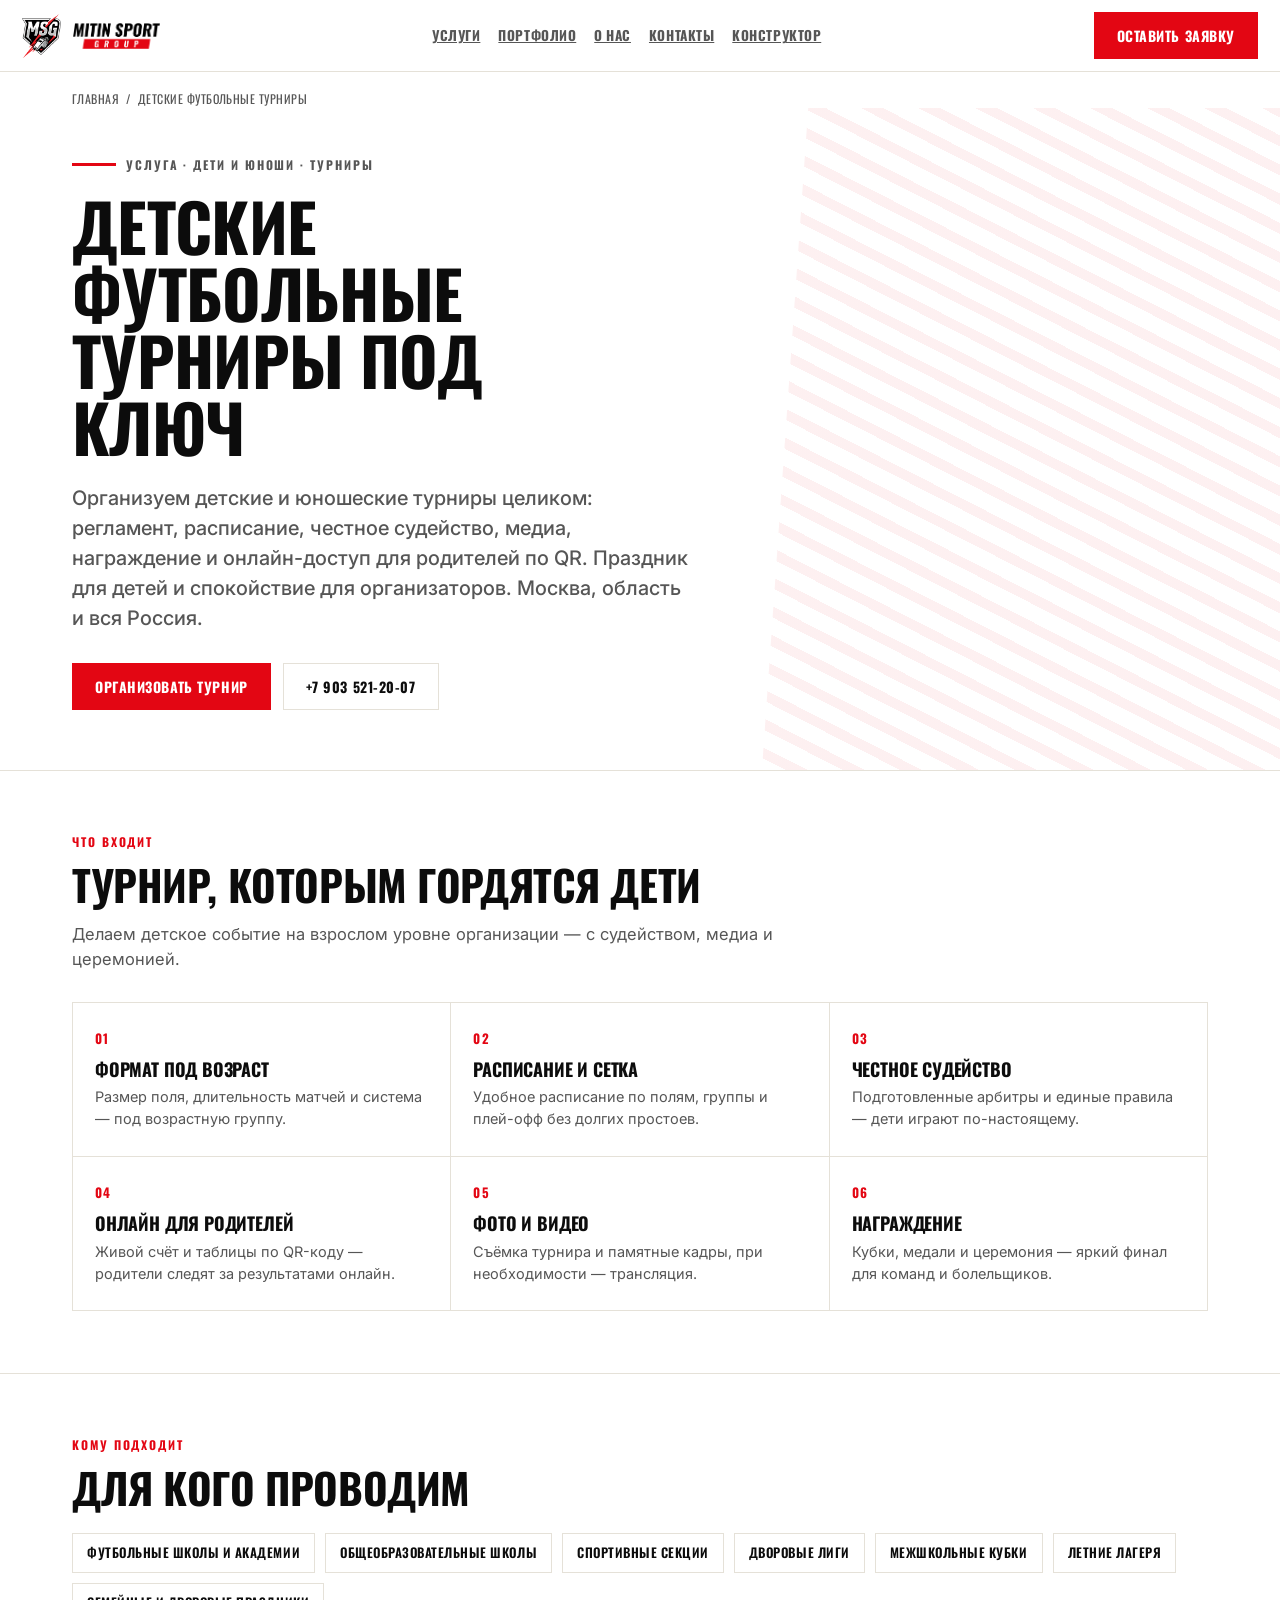
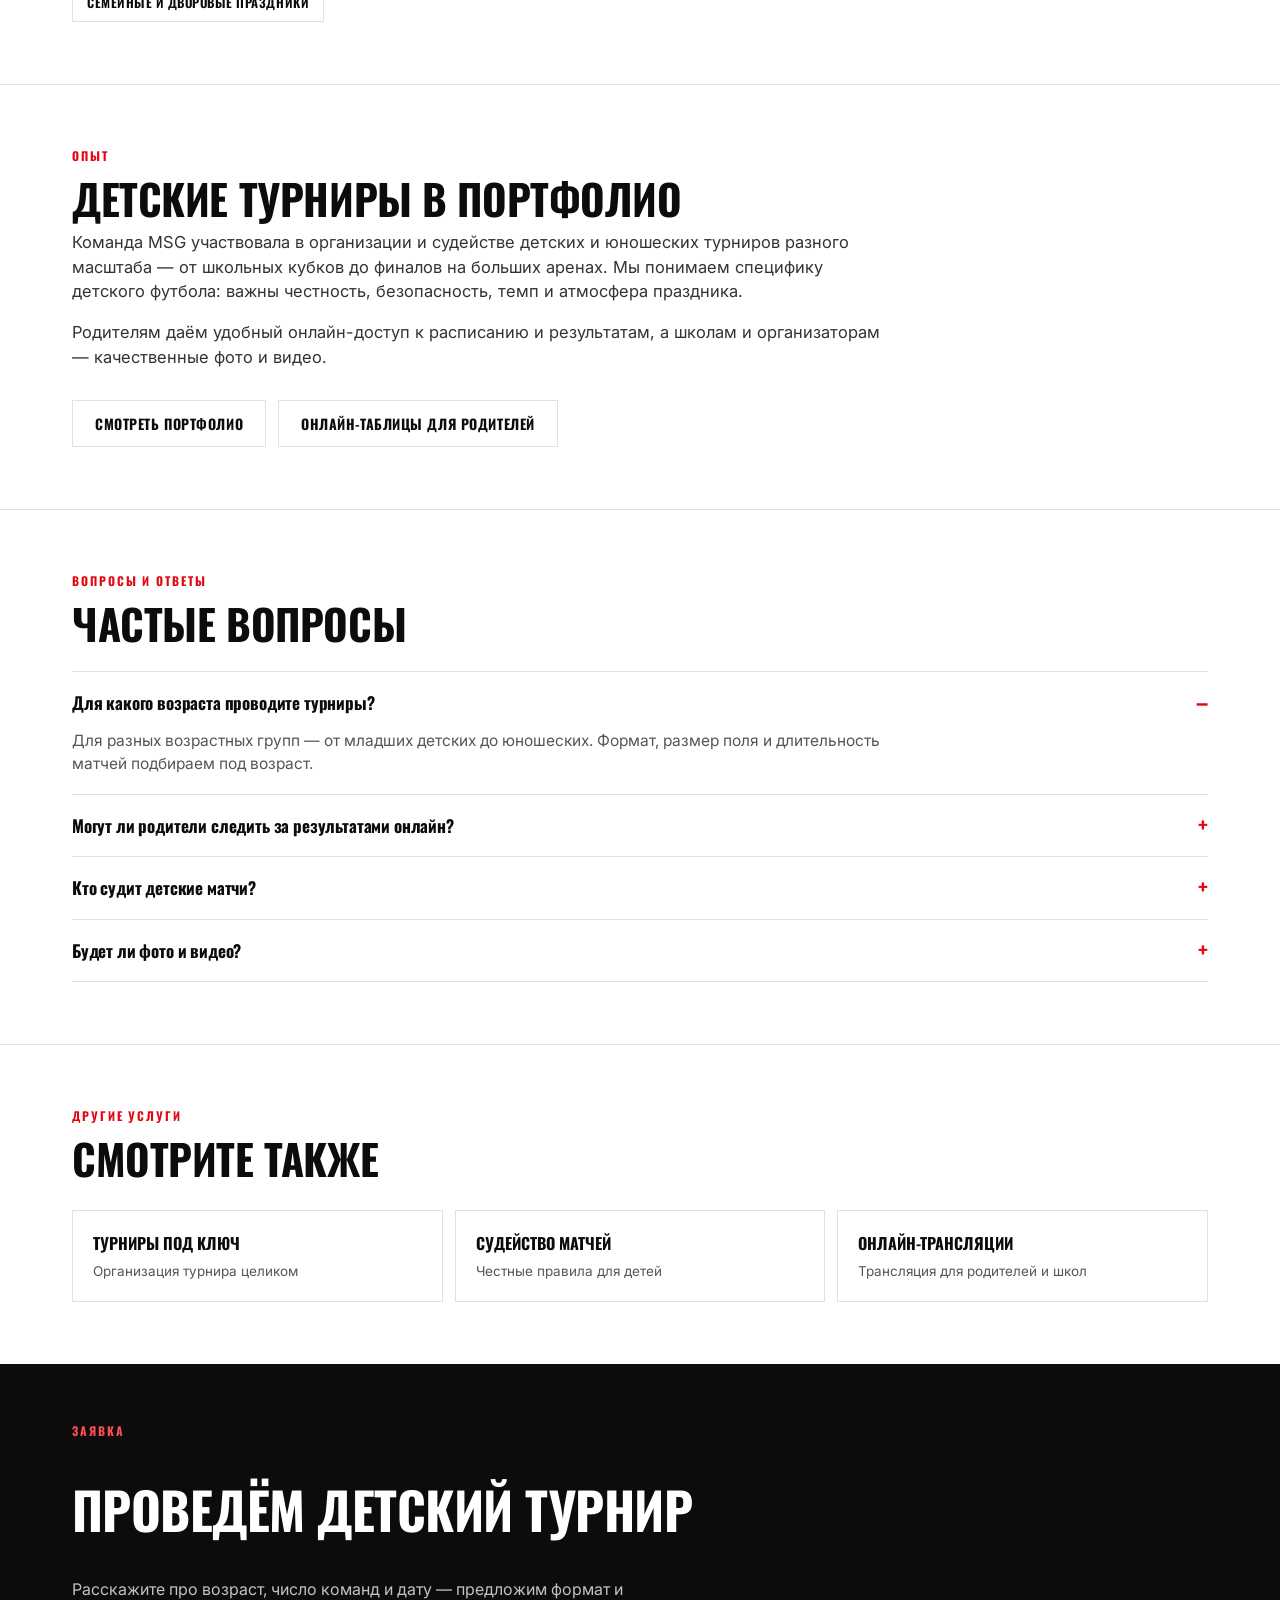
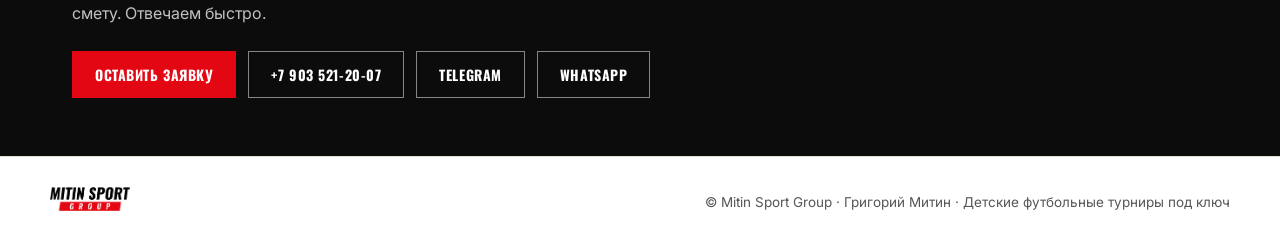
==== detskie-futbolnye-turniry/index.html @ bb6b6aab "SEO: 6 more service landing pages + shared inner.css + homepage internal links + sitemap" ====
<!DOCTYPE html>
<html lang="ru">
<head>
  <meta charset="UTF-8" />
  <meta name="viewport" content="width=device-width, initial-scale=1.0" />
  <!-- Yandex.Metrika counter -->
  <script type="text/javascript">
    (function(m,e,t,r,i,k,a){m[i]=m[i]||function(){(m[i].a=m[i].a||[]).push(arguments)};
    m[i].l=1*new Date();
    for (var j = 0; j < document.scripts.length; j++) {if (document.scripts[j].src === r) { return; }}
    k=e.createElement(t),a=e.getElementsByTagName(t)[0],k.async=1,k.src=r,a.parentNode.insertBefore(k,a)})
    (window, document, "script", "https://mc.yandex.ru/metrika/tag.js?id=110599203", "ym");
    ym(110599203, "init", { ssr:true, clickmap:true, trackLinks:true, accurateTrackBounce:true, ecommerce:"dataLayer" });
  </script>
  <noscript><div><img src="https://mc.yandex.ru/watch/110599203" style="position:absolute; left:-9999px;" alt="" /></div></noscript>
  <!-- /Yandex.Metrika counter -->
  <title>Детские футбольные турниры под ключ — организация и судейство | Mitin Sport Group</title>
  <meta name="description" content="Организация детских и юношеских футбольных турниров под ключ: регламент, расписание, судейство, медиа, награждение и онлайн-доступ для родителей по QR. Москва, область и вся Россия." />
  <meta name="robots" content="index, follow" />
  <link rel="canonical" href="https://mitinsport.ru/detskie-futbolnye-turniry/" />
  <meta property="og:title" content="Детские футбольные турниры под ключ — Mitin Sport Group" />
  <meta property="og:description" content="Организация детских и юношеских турниров: судейство, медиа, награждение и онлайн-таблицы для родителей по ссылке или QR-коду." />
  <meta property="og:type" content="website" />
  <meta property="og:url" content="https://mitinsport.ru/detskie-futbolnye-turniry/" />
  <meta property="og:site_name" content="Mitin Sport Group" />
  <meta property="og:image" content="https://mitinsport.ru/assets/superheroes-winners.jpg" />
  <meta property="og:locale" content="ru_RU" />
  <meta name="twitter:card" content="summary_large_image" />
  <meta name="theme-color" content="#e30613" />
  <link rel="icon" href="/favicon.ico" sizes="any" />
  <link rel="icon" type="image/png" sizes="32x32" href="/assets/favicon-32.png" />
  <link rel="apple-touch-icon" href="/assets/apple-touch-icon.png" />
  <script type="application/ld+json">
  {
    "@context": "https://schema.org",
    "@graph": [
      { "@type": "Service", "name": "Организация детских футбольных турниров", "serviceType": "Детские и юношеские турниры", "provider": { "@type": "Organization", "name": "Mitin Sport Group", "url": "https://mitinsport.ru/", "telephone": "+7-903-521-20-07" }, "areaServed": { "@type": "Country", "name": "Россия" }, "url": "https://mitinsport.ru/detskie-futbolnye-turniry/", "description": "Организация детских и юношеских футбольных турниров под ключ: регламент, судейство, медиа, награждение и онлайн-доступ для родителей." },
      { "@type": "BreadcrumbList", "itemListElement": [ { "@type": "ListItem", "position": 1, "name": "Главная", "item": "https://mitinsport.ru/" }, { "@type": "ListItem", "position": 2, "name": "Детские футбольные турниры", "item": "https://mitinsport.ru/detskie-futbolnye-turniry/" } ] },
      { "@type": "FAQPage", "mainEntity": [
        { "@type": "Question", "name": "Для какого возраста проводите турниры?", "acceptedAnswer": { "@type": "Answer", "text": "Организуем турниры для разных возрастных групп — от младших детских до юношеских. Формат, размер поля и длительность матчей подбираем под возраст участников." } },
        { "@type": "Question", "name": "Могут ли родители следить за результатами онлайн?", "acceptedAnswer": { "@type": "Answer", "text": "Да. Через Конструктор турниров родители видят расписание, живой счёт и таблицы онлайн — по ссылке или QR-коду, без установки приложений." } },
        { "@type": "Question", "name": "Кто судит детские матчи?", "acceptedAnswer": { "@type": "Answer", "text": "Судейство обеспечивают подготовленные арбитры. Направление курирует Григорий Митин — действующий судья всероссийской категории, поэтому дети играют по честным правилам." } },
        { "@type": "Question", "name": "Будет ли фото и видео с турнира?", "acceptedAnswer": { "@type": "Answer", "text": "Да, организуем фото- и видеосъёмку, при необходимости — трансляцию. Родители и школы получают качественный контент и памятные кадры." } }
      ] }
    ]
  }
  </script>
  <link rel="preconnect" href="https://fonts.googleapis.com" />
  <link rel="preconnect" href="https://fonts.gstatic.com" crossorigin />
  <link href="https://fonts.googleapis.com/css2?family=Oswald:wght@500;600;700&family=Inter:wght@400;500;600;700&display=swap" rel="stylesheet" />
  <link rel="stylesheet" href="/assets/inner.css" />
</head>
<body>
  <header class="site-header">
    <div class="nav">
      <a class="brand" href="/"><img class="em" src="/assets/logo-emblem.png" alt="" aria-hidden="true" /><img class="wm" src="/assets/logo-msg.png" alt="Mitin Sport Group" /></a>
      <nav class="nav-links"><a href="/#services">Услуги</a><a href="/#portfolio">Портфолио</a><a href="/#about">О нас</a><a href="/#contact">Контакты</a><a href="https://mitinsport.ru/constructor/" target="_blank" rel="noopener">Конструктор</a></nav>
      <a class="btn btn-red" href="/#contact">Оставить заявку</a>
    </div>
  </header>

  <main>
    <div class="wrap"><nav class="crumbs" aria-label="Хлебные крошки"><a href="/">Главная</a> &nbsp;/&nbsp; Детские футбольные турниры</nav></div>

    <section class="hero">
      <div class="wrap">
        <div class="eyebrow">Услуга · Дети и юноши · Турниры</div>
        <h1>Детские футбольные турниры под ключ</h1>
        <p class="lead">Организуем детские и юношеские турниры целиком: регламент, расписание, честное судейство, медиа, награждение и онлайн-доступ для родителей по QR. Праздник для детей и спокойствие для организаторов. Москва, область и вся Россия.</p>
        <div class="hero-actions">
          <a class="btn btn-red" href="/#contact">Организовать турнир</a>
          <a class="btn btn-ghost" href="tel:+79035212007">+7 903 521-20-07</a>
        </div>
      </div>
    </section>

    <section class="block">
      <div class="wrap">
        <div class="kick">Что входит</div>
        <h2>Турнир, которым гордятся дети</h2>
        <p>Делаем детское событие на взрослом уровне организации — с судейством, медиа и церемонией.</p>
        <div class="grid">
          <div class="cell"><div class="n">01</div><h3>Формат под возраст</h3><p>Размер поля, длительность матчей и система — под возрастную группу.</p></div>
          <div class="cell"><div class="n">02</div><h3>Расписание и сетка</h3><p>Удобное расписание по полям, группы и плей-офф без долгих простоев.</p></div>
          <div class="cell"><div class="n">03</div><h3>Честное судейство</h3><p>Подготовленные арбитры и единые правила — дети играют по-настоящему.</p></div>
          <div class="cell"><div class="n">04</div><h3>Онлайн для родителей</h3><p>Живой счёт и таблицы по QR-коду — родители следят за результатами онлайн.</p></div>
          <div class="cell"><div class="n">05</div><h3>Фото и видео</h3><p>Съёмка турнира и памятные кадры, при необходимости — трансляция.</p></div>
          <div class="cell"><div class="n">06</div><h3>Награждение</h3><p>Кубки, медали и церемония — яркий финал для команд и болельщиков.</p></div>
        </div>
      </div>
    </section>

    <section class="block">
      <div class="wrap">
        <div class="kick">Кому подходит</div>
        <h2>Для кого проводим</h2>
        <div class="tags"><span>Футбольные школы и академии</span><span>Общеобразовательные школы</span><span>Спортивные секции</span><span>Дворовые лиги</span><span>Межшкольные кубки</span><span>Летние лагеря</span><span>Семейные и дворовые праздники</span></div>
      </div>
    </section>

    <section class="block">
      <div class="wrap">
        <div class="kick">Опыт</div>
        <h2>Детские турниры в портфолио</h2>
        <div class="prose">
          <p>Команда MSG участвовала в организации и судействе детских и юношеских турниров разного масштаба — от школьных кубков до финалов на больших аренах. Мы понимаем специфику детского футбола: важны честность, безопасность, темп и атмосфера праздника.</p>
          <p>Родителям даём удобный онлайн-доступ к расписанию и результатам, а школам и организаторам — качественные фото и видео.</p>
        </div>
        <div class="hero-actions"><a class="btn btn-ghost" href="/#portfolio">Смотреть портфолио</a><a class="btn btn-ghost" href="https://mitinsport.ru/constructor/" target="_blank" rel="noopener">Онлайн-таблицы для родителей</a></div>
      </div>
    </section>

    <section class="block">
      <div class="wrap">
        <div class="kick">Вопросы и ответы</div>
        <h2>Частые вопросы</h2>
        <div class="faq">
          <details open><summary>Для какого возраста проводите турниры?</summary><p>Для разных возрастных групп — от младших детских до юношеских. Формат, размер поля и длительность матчей подбираем под возраст.</p></details>
          <details><summary>Могут ли родители следить за результатами онлайн?</summary><p>Да, через Конструктор турниров — расписание, живой счёт и таблицы по ссылке или QR-коду, без установки приложений.</p></details>
          <details><summary>Кто судит детские матчи?</summary><p>Подготовленные арбитры под кураторством Григория Митина — действующего судьи всероссийской категории.</p></details>
          <details><summary>Будет ли фото и видео?</summary><p>Да, организуем съёмку, при необходимости — трансляцию. Родители и школы получают памятные кадры.</p></details>
        </div>
      </div>
    </section>

    <section class="block">
      <div class="wrap">
        <div class="kick">Другие услуги</div>
        <h2>Смотрите также</h2>
        <div class="related">
          <a href="/organizaciya-futbolnyh-turnirov/"><b>Турниры под ключ</b><span>Организация турнира целиком</span></a>
          <a href="/sudeystvo-futbolnyh-matchey/"><b>Судейство матчей</b><span>Честные правила для детей</span></a>
          <a href="/translyacii-matchey/"><b>Онлайн-трансляции</b><span>Трансляция для родителей и школ</span></a>
        </div>
      </div>
    </section>

    <section class="cta">
      <div class="wrap">
        <div class="kick" style="color:#ff4d57">Заявка</div>
        <h2>Проведём детский турнир</h2>
        <p>Расскажите про возраст, число команд и дату — предложим формат и смету. Отвечаем быстро.</p>
        <div class="cta-row">
          <a class="btn btn-red" href="/#contact">Оставить заявку</a>
          <a class="btn btn-ghost" href="tel:+79035212007">+7 903 521-20-07</a>
          <a class="btn btn-ghost" href="https://t.me/mitinref" target="_blank" rel="noopener">Telegram</a>
          <a class="btn btn-ghost" href="https://wa.me/79035212007" target="_blank" rel="noopener">WhatsApp</a>
        </div>
      </div>
    </section>
  </main>

  <footer><div class="in"><a href="/"><img src="/assets/logo-msg.png" alt="Mitin Sport Group" /></a><span>© Mitin Sport Group · Григорий Митин · Детские футбольные турниры под ключ</span></div></footer>

  <script>
    (function () {
      var ID = 110599203;
      var goal = function (name) { try { if (typeof ym === 'function') ym(ID, 'reachGoal', name); } catch (e) {} };
      document.addEventListener('click', function (e) {
        var a = e.target.closest && e.target.closest('a'); if (!a) return;
        var href = (a.getAttribute('href') || '').toLowerCase();
        if (href.indexOf('tel:') === 0) goal('call');
        else if (href.indexOf('mailto:') === 0) goal('email');
        else if (href.indexOf('t.me/') > -1) goal('telegram');
        else if (href.indexOf('wa.me/') > -1) goal('whatsapp');
        else if (href.indexOf('/constructor') > -1) goal('constructor');
      }, true);
    })();
  </script>
</body>
</html>
---- assets/inner.css ----
/* Shared styles for MSG inner / SEO service pages (brand-consistent with homepage) */
:root {
  --bg: #ffffff; --paper: #f5f2ec; --ink: #0c0c0c; --muted: #565656;
  --line: #e5e1d8; --red: #e30613; --max: 1180px;
  --font-display: "Oswald", system-ui, sans-serif; --font-ui: "Oswald", system-ui, sans-serif;
  --font-body: "Inter", system-ui, sans-serif;
}
* { box-sizing: border-box; }
html { scroll-behavior: smooth; }
body { margin: 0; background: var(--bg); color: var(--ink); font-family: var(--font-body); line-height: 1.5; }
a { color: inherit; }
.wrap { max-width: var(--max); margin: 0 auto; padding: 0 22px; }
h1, h2, h3 { font-family: var(--font-display); font-weight: 700; text-transform: uppercase; letter-spacing: -.01em; line-height: 1.02; }

/* header */
.site-header { position: sticky; top: 0; z-index: 30; background: rgba(255,255,255,.9); backdrop-filter: blur(14px); border-bottom: 1px solid var(--line); }
.nav { max-width: 1440px; margin: 0 auto; padding: 12px 22px; display: flex; align-items: center; justify-content: space-between; gap: 18px; }
.brand { display: flex; align-items: center; gap: 12px; flex-shrink: 0; }
.brand img.em { height: 44px; width: auto; }
.brand img.wm { height: 26px; width: auto; }
.nav-links { display: flex; align-items: center; gap: 18px; font-family: var(--font-ui); font-size: 13.5px; font-weight: 700; letter-spacing: .04em; text-transform: uppercase; color: var(--muted); }
.nav-links a:hover { color: var(--ink); }
.btn { display: inline-flex; align-items: center; justify-content: center; text-align: center; font-family: var(--font-ui); font-weight: 700; letter-spacing: .04em; text-transform: uppercase; font-size: 14px; padding: 12px 22px; text-decoration: none; border: 1px solid transparent; transition: filter .2s, background .2s, color .2s, border-color .2s; cursor: pointer; }
.btn-red { background: var(--red); color: #fff; }
.btn-red:hover { filter: brightness(1.1); }
.btn-ghost { border-color: var(--line); color: var(--ink); background: transparent; }
.btn-ghost:hover { border-color: var(--ink); background: #faf9f7; }
@media (max-width: 1024px){ .nav-links { display: none; } }

/* breadcrumbs */
.crumbs { font-family: var(--font-ui); font-size: 12px; letter-spacing: .04em; text-transform: uppercase; color: var(--muted); padding: 18px 0 0; }
.crumbs a { color: var(--muted); text-decoration: none; }
.crumbs a:hover { color: var(--red); }

/* hero */
.hero { position: relative; overflow: hidden; padding: 40px 22px 60px; background: var(--bg); }
.hero::after { content:""; position:absolute; top:-40px; right:-60px; width:44%; height:150%; background: repeating-linear-gradient(23deg, var(--red) 0 10px, transparent 10px 26px); opacity:.06; transform: rotate(4deg); pointer-events:none; }
.eyebrow { display: inline-flex; align-items: center; gap: 10px; margin-bottom: 18px; font-family: var(--font-ui); color: var(--muted); font-size: 12px; font-weight: 700; letter-spacing: .16em; text-transform: uppercase; }
.eyebrow::before { content:""; width: 44px; height: 3px; background: var(--red); }
.hero h1 { margin: 0; font-size: clamp(34px, 5.4vw, 66px); max-width: 16ch; }
.hero .lead { max-width: 620px; margin: 22px 0 0; font-size: clamp(16px, 1.7vw, 20px); color: var(--muted); font-weight: 500; }
.hero-actions { display: flex; flex-wrap: wrap; gap: 12px; margin-top: 30px; }

section.block { padding: 62px 0; border-top: 1px solid var(--line); }
.kick { font-family: var(--font-ui); color: var(--red); font-size: 12px; font-weight: 700; letter-spacing: .16em; text-transform: uppercase; margin-bottom: 12px; }
section.block h2 { font-size: clamp(26px, 3.6vw, 42px); margin: 0 0 10px; }
section.block > .wrap > p { max-width: 720px; color: var(--muted); font-size: 16.5px; }
.prose p { max-width: 820px; margin: 0 0 16px; font-size: 16.5px; color: #333; }

.grid { display: grid; grid-template-columns: repeat(3, 1fr); gap: 1px; background: var(--line); border: 1px solid var(--line); margin-top: 30px; }
.grid.two { grid-template-columns: repeat(2, 1fr); }
.grid .cell { background: #fff; padding: 26px 22px; }
.grid .cell .n { font-family: var(--font-ui); font-weight: 700; color: var(--red); font-size: 13px; letter-spacing: .1em; }
.grid .cell h3 { font-size: 18px; margin: 12px 0 8px; }
.grid .cell p { margin: 0; color: var(--muted); font-size: 14.5px; }
@media (max-width: 860px){ .grid, .grid.two { grid-template-columns: 1fr; } }

.steps { display: grid; grid-template-columns: repeat(5, 1fr); gap: 14px; margin-top: 30px; }
.steps.four { grid-template-columns: repeat(4, 1fr); }
.step { border: 1px solid var(--line); padding: 22px 18px; background: var(--paper); }
.step .num { font-family: var(--font-display); font-weight: 700; font-size: 30px; color: var(--red); line-height: 1; }
.step h3 { font-size: 15px; margin: 12px 0 6px; }
.step p { margin: 0; font-size: 13.5px; color: var(--muted); }
@media (max-width: 900px){ .steps, .steps.four { grid-template-columns: 1fr 1fr; } }
@media (max-width: 520px){ .steps, .steps.four { grid-template-columns: 1fr; } }

.tags { display: flex; flex-wrap: wrap; gap: 10px; margin-top: 24px; }
.tags span { font-family: var(--font-ui); font-size: 13px; font-weight: 600; letter-spacing: .04em; text-transform: uppercase; color: var(--ink); border: 1px solid var(--line); padding: 9px 14px; background: #fff; }

.faq { margin-top: 26px; border-top: 1px solid var(--line); }
.faq details { border-bottom: 1px solid var(--line); padding: 18px 0; }
.faq summary { font-family: var(--font-ui); font-weight: 700; font-size: 17px; letter-spacing: -.01em; cursor: pointer; list-style: none; display: flex; justify-content: space-between; gap: 16px; }
.faq summary::-webkit-details-marker { display: none; }
.faq summary::after { content: "+"; color: var(--red); font-size: 22px; line-height: 1; }
.faq details[open] summary::after { content: "\2013"; }
.faq details p { margin: 14px 0 0; color: var(--muted); font-size: 15.5px; max-width: 820px; }

/* related services cross-links */
.related { display: grid; grid-template-columns: repeat(3, 1fr); gap: 12px; margin-top: 30px; }
.related a { border: 1px solid var(--line); padding: 20px; text-decoration: none; background: #fff; transition: border-color .2s, background .2s; }
.related a:hover { border-color: var(--red); background: #fdfbf8; }
.related a b { font-family: var(--font-ui); font-weight: 700; text-transform: uppercase; font-size: 16px; display: block; }
.related a span { color: var(--muted); font-size: 13.5px; display: block; margin-top: 6px; }
@media (max-width: 860px){ .related { grid-template-columns: 1fr; } }

.cta { background: var(--ink); color: #fff; padding: 58px 0; }
.cta h2 { color: #fff; font-size: clamp(28px, 4vw, 52px); }
.cta p { color: rgba(255,255,255,.75); max-width: 560px; margin: 12px 0 0; }
.cta-row { display: flex; flex-wrap: wrap; gap: 12px; margin-top: 26px; }
.cta .btn-ghost { border-color: rgba(255,255,255,.5); color: #fff; }
.cta .btn-ghost:hover { background: #fff; color: var(--ink); }

footer { padding: 30px 22px; border-top: 1px solid var(--line); color: var(--muted); font-size: 13.5px; }
footer .in { max-width: var(--max); margin: 0 auto; display: flex; flex-wrap: wrap; gap: 14px; align-items: center; justify-content: space-between; }
footer img { height: 24px; }
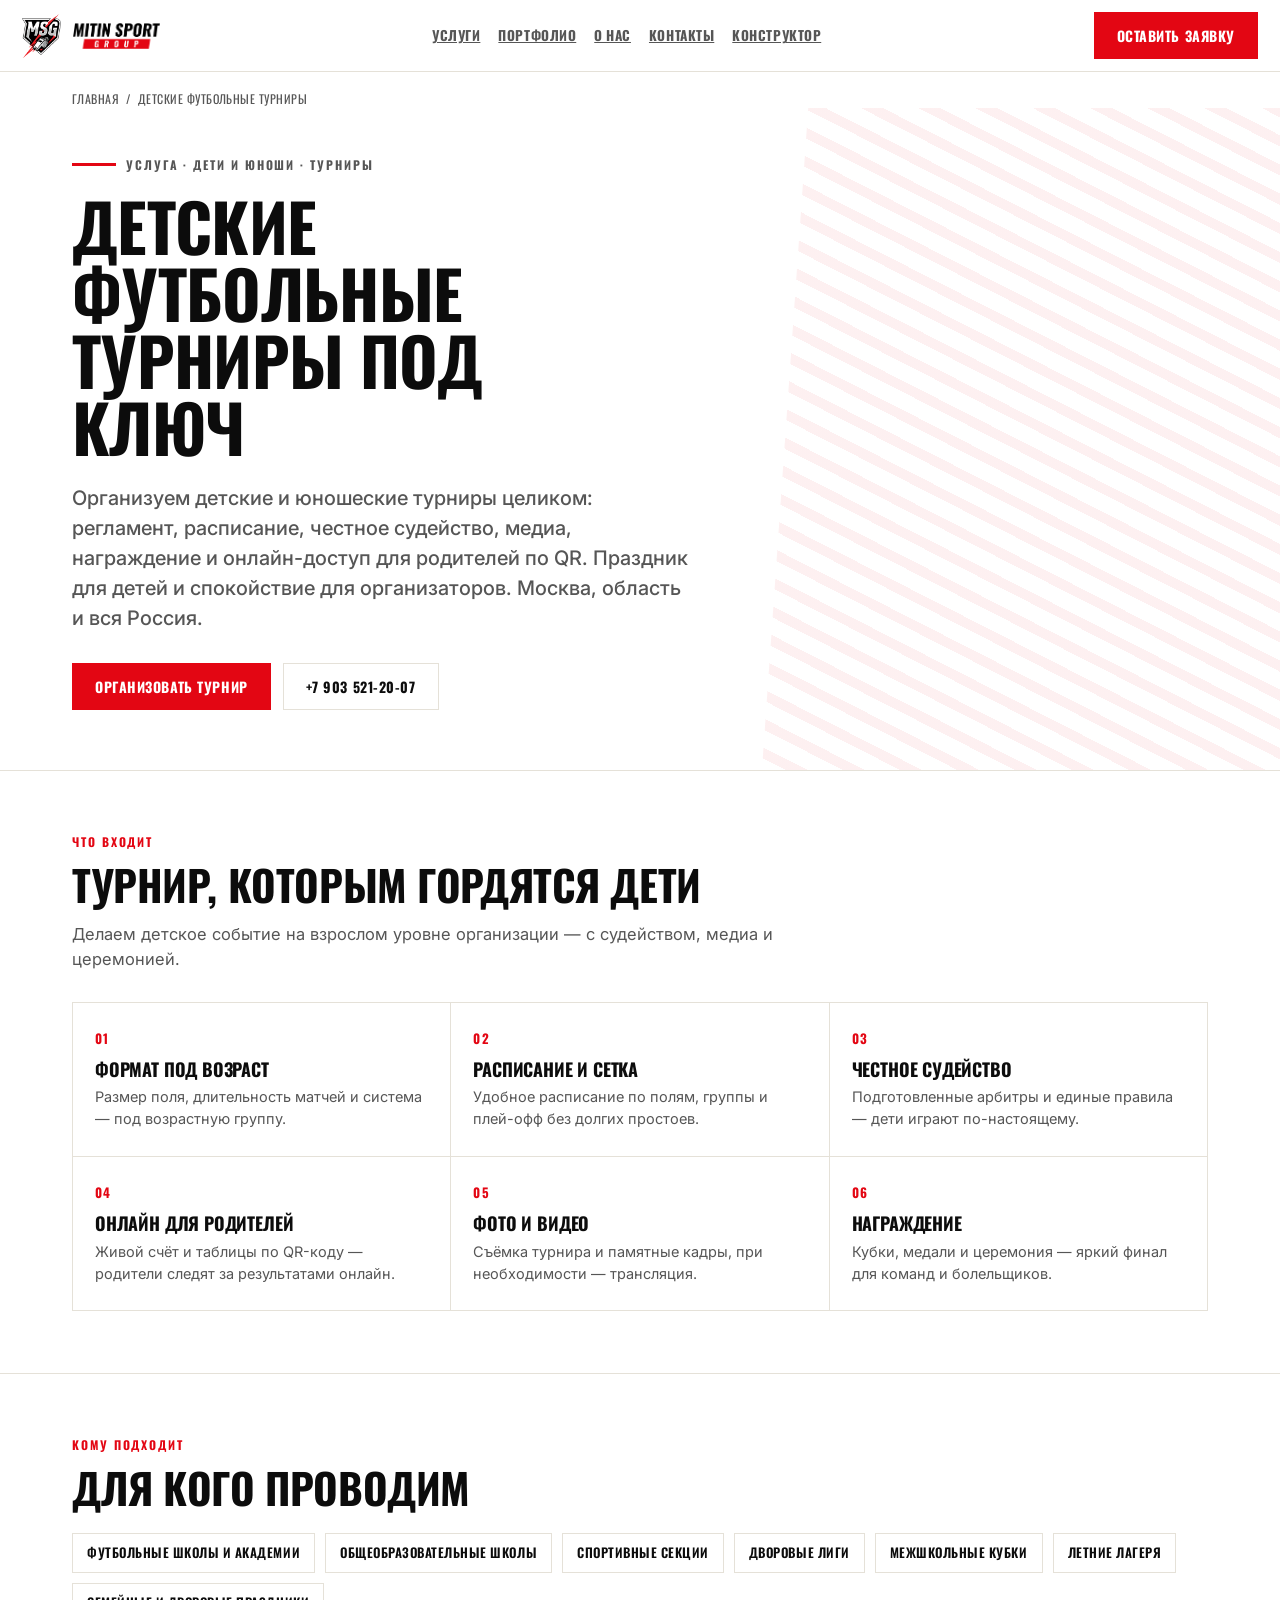
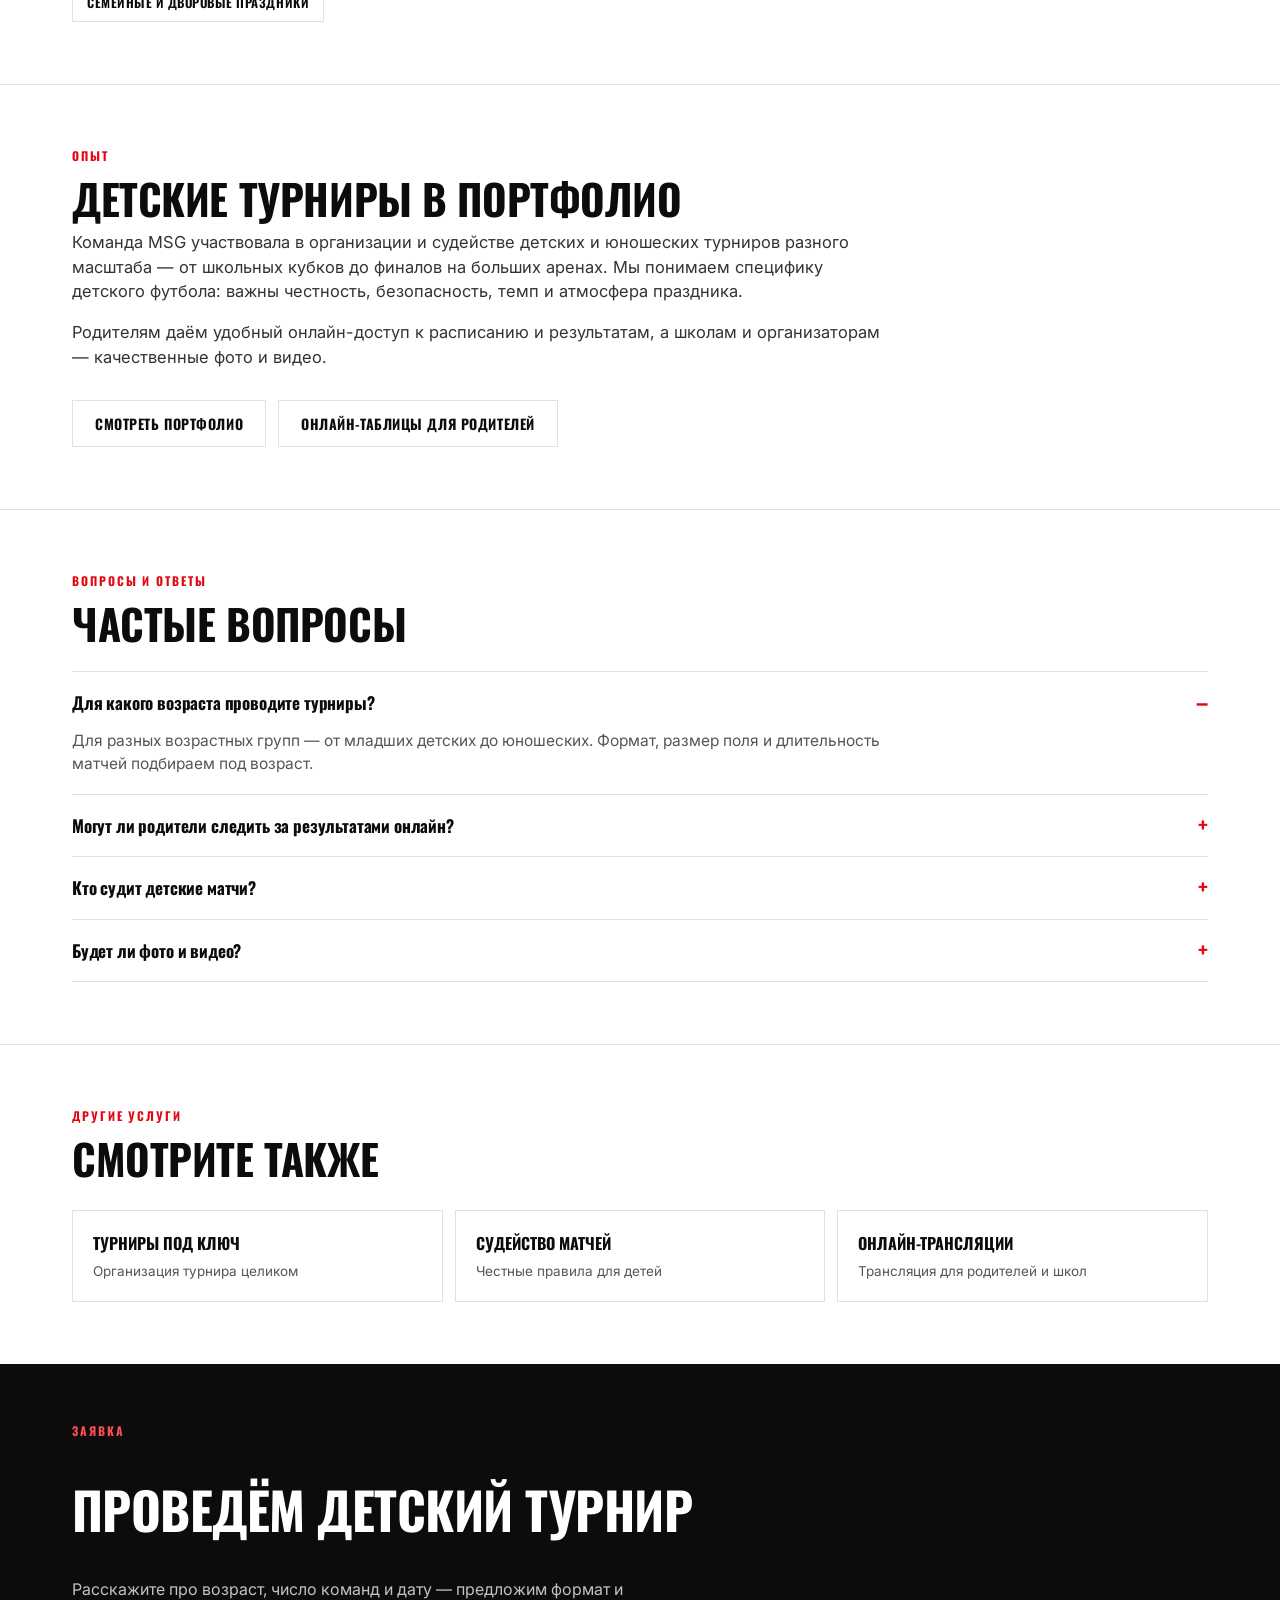
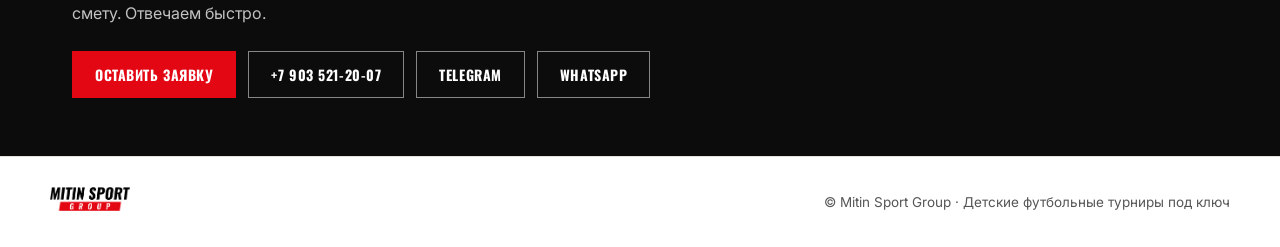
==== commit 18fe3e89: "Remove 'Григорий Митин' from footers; deploy GA tag on service pages" ====
--- a/detskie-futbolnye-turniry/index.html
+++ b/detskie-futbolnye-turniry/index.html
@@ -14,6 +14,15 @@
   </script>
   <noscript><div><img src="https://mc.yandex.ru/watch/110599203" style="position:absolute; left:-9999px;" alt="" /></div></noscript>
   <!-- /Yandex.Metrika counter -->
+  <!-- Google tag (gtag.js) -->
+  <script async src="https://www.googletagmanager.com/gtag/js?id=G-R9M8MVH5YV"></script>
+  <script>
+    window.dataLayer = window.dataLayer || [];
+    function gtag(){dataLayer.push(arguments);}
+    gtag('js', new Date());
+    gtag('config', 'G-R9M8MVH5YV');
+  </script>
+  <!-- End Google tag -->
   <title>Детские футбольные турниры под ключ — организация и судейство | Mitin Sport Group</title>
   <meta name="description" content="Организация детских и юношеских футбольных турниров под ключ: регламент, расписание, судейство, медиа, награждение и онлайн-доступ для родителей по QR. Москва, область и вся Россия." />
   <meta name="robots" content="index, follow" />
@@ -150,12 +159,12 @@
     </section>
   </main>
 
-  <footer><div class="in"><a href="/"><img src="/assets/logo-msg.png" alt="Mitin Sport Group" /></a><span>© Mitin Sport Group · Григорий Митин · Детские футбольные турниры под ключ</span></div></footer>
+  <footer><div class="in"><a href="/"><img src="/assets/logo-msg.png" alt="Mitin Sport Group" /></a><span>© Mitin Sport Group · Детские футбольные турниры под ключ</span></div></footer>
 
   <script>
     (function () {
       var ID = 110599203;
-      var goal = function (name) { try { if (typeof ym === 'function') ym(ID, 'reachGoal', name); } catch (e) {} };
+      var goal = function (name) { try { if (typeof ym === 'function') ym(ID, 'reachGoal', name); } catch (e) {} try { if (typeof gtag === 'function') gtag('event', name); } catch (e) {} };
       document.addEventListener('click', function (e) {
         var a = e.target.closest && e.target.closest('a'); if (!a) return;
         var href = (a.getAttribute('href') || '').toLowerCase();
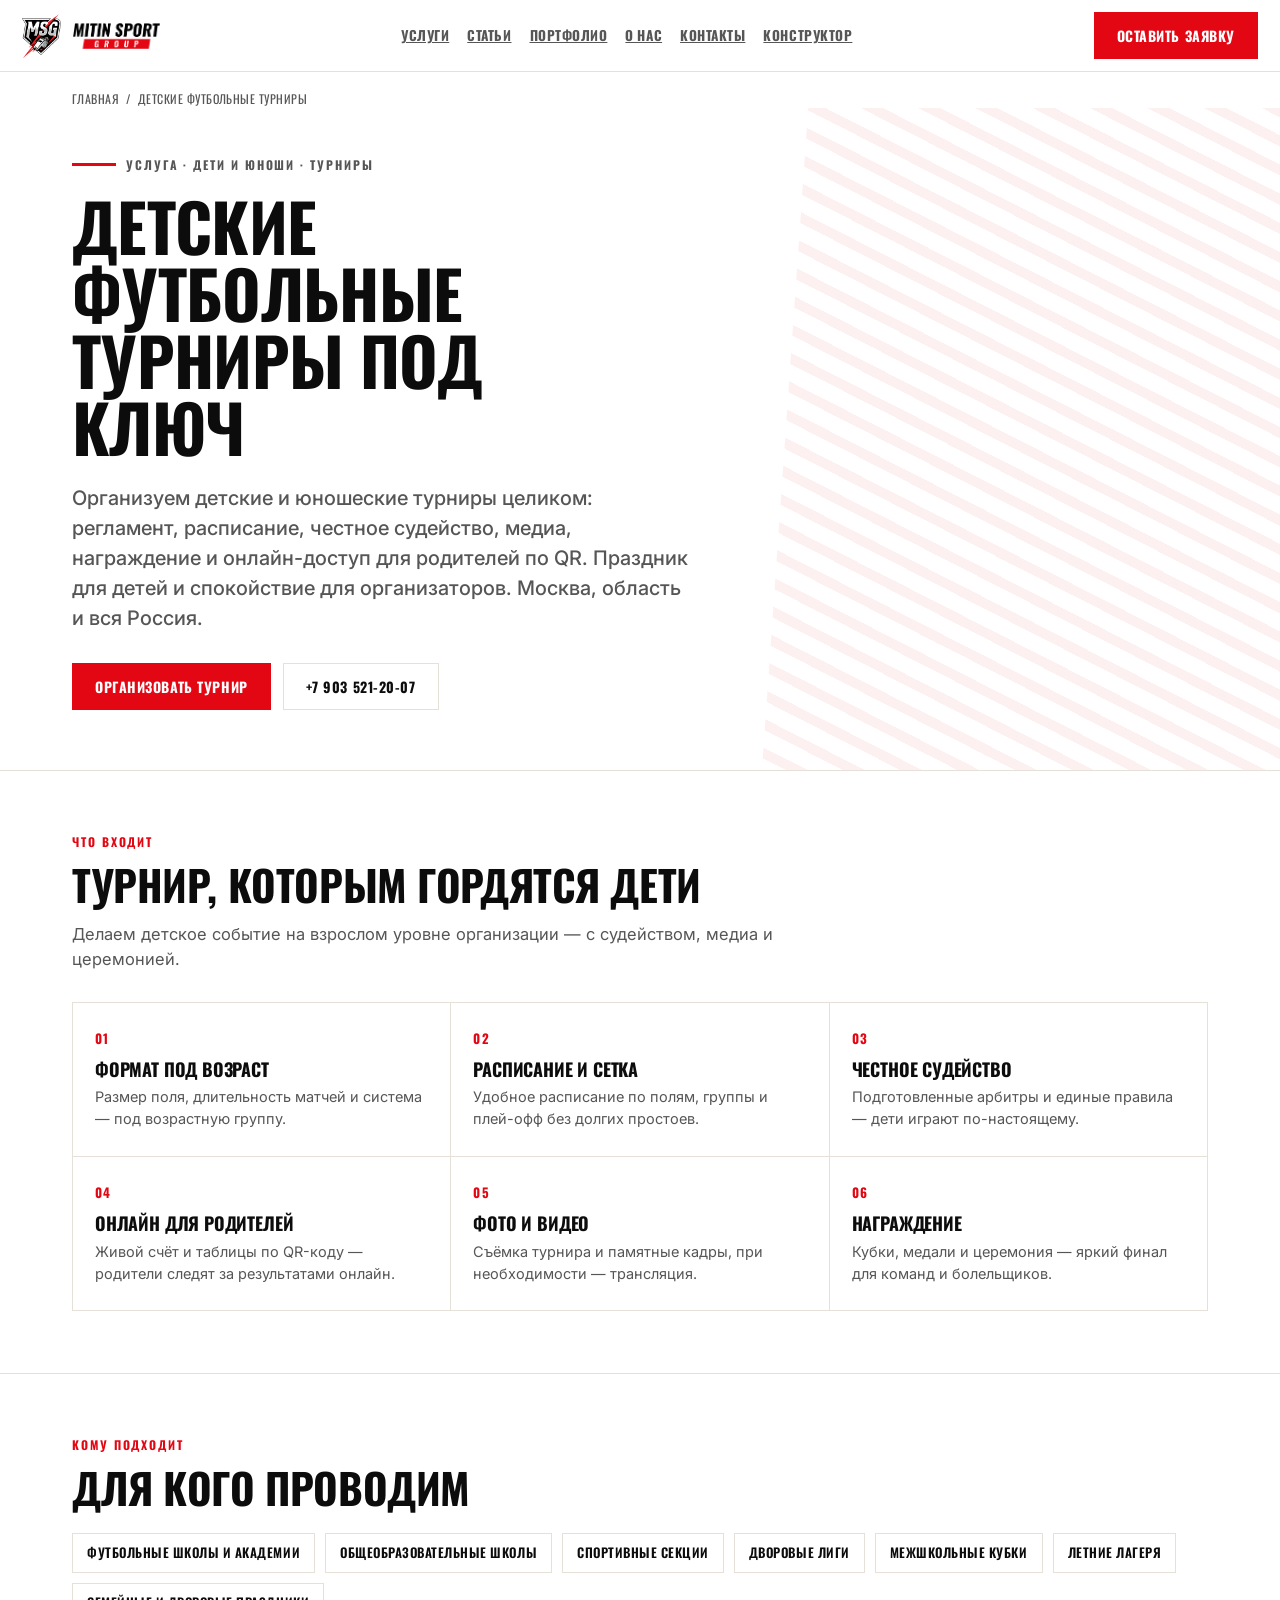
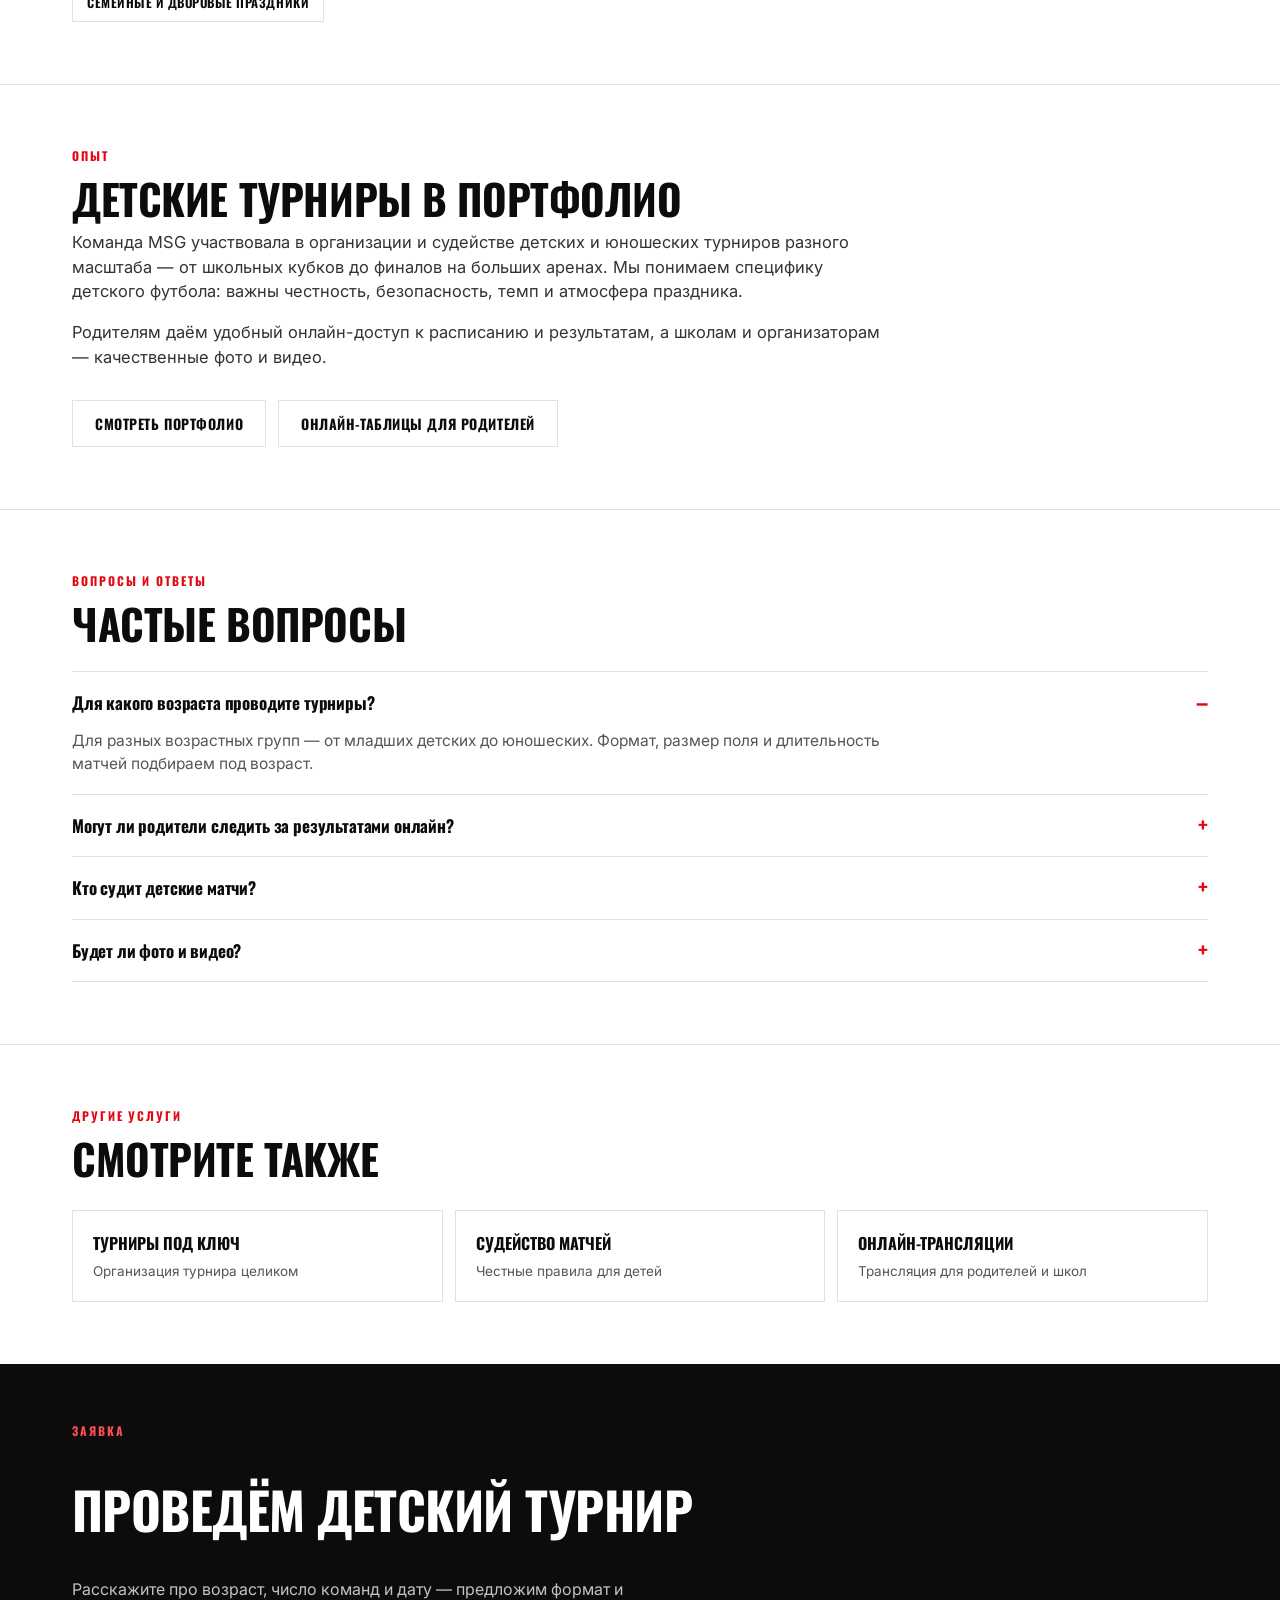
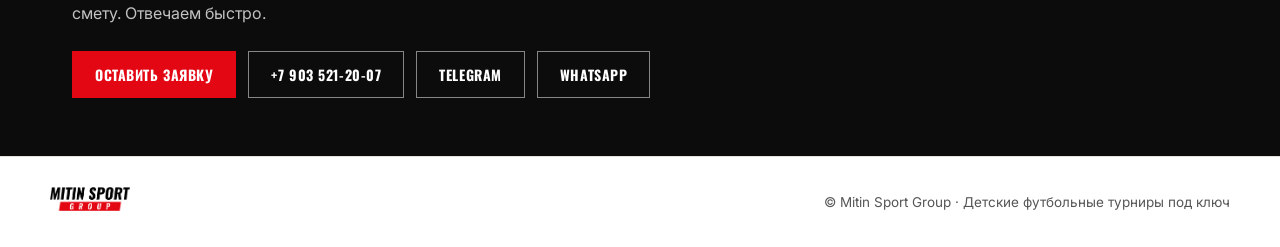
==== commit ff77c17b: "Add articles section (3 SEO articles + hub), nav links, sitemap, article styles" ====
--- a/detskie-futbolnye-turniry/index.html
+++ b/detskie-futbolnye-turniry/index.html
@@ -63,7 +63,7 @@
   <header class="site-header">
     <div class="nav">
       <a class="brand" href="/"><img class="em" src="/assets/logo-emblem.png" alt="" aria-hidden="true" /><img class="wm" src="/assets/logo-msg.png" alt="Mitin Sport Group" /></a>
-      <nav class="nav-links"><a href="/#services">Услуги</a><a href="/#portfolio">Портфолио</a><a href="/#about">О нас</a><a href="/#contact">Контакты</a><a href="https://mitinsport.ru/constructor/" target="_blank" rel="noopener">Конструктор</a></nav>
+      <nav class="nav-links"><a href="/#services">Услуги</a><a href="/statyi/">Статьи</a><a href="/#portfolio">Портфолио</a><a href="/#about">О нас</a><a href="/#contact">Контакты</a><a href="https://mitinsport.ru/constructor/" target="_blank" rel="noopener">Конструктор</a></nav>
       <a class="btn btn-red" href="/#contact">Оставить заявку</a>
     </div>
   </header>
--- a/assets/inner.css
+++ b/assets/inner.css
@@ -93,3 +93,25 @@
 footer { padding: 30px 22px; border-top: 1px solid var(--line); color: var(--muted); font-size: 13.5px; }
 footer .in { max-width: var(--max); margin: 0 auto; display: flex; flex-wrap: wrap; gap: 14px; align-items: center; justify-content: space-between; }
 footer img { height: 24px; }
+
+/* article body */
+.article { max-width: 820px; }
+.article p { font-size: 17px; line-height: 1.6; color: #2a2a2a; margin: 0 0 18px; }
+.article h2 { font-size: clamp(24px, 3vw, 34px); margin: 40px 0 14px; }
+.article h3 { font-size: 20px; margin: 28px 0 10px; text-transform: none; letter-spacing: -.01em; }
+.article ul, .article ol { margin: 0 0 18px; padding-left: 22px; }
+.article li { font-size: 17px; line-height: 1.6; color: #2a2a2a; margin: 0 0 8px; }
+.article strong { color: var(--ink); }
+.article a { color: var(--red); text-decoration: underline; text-underline-offset: 2px; }
+.article .lead-p { font-size: 19px; line-height: 1.55; color: #444; }
+.article blockquote { margin: 22px 0; padding: 14px 20px; border-left: 4px solid var(--red); background: var(--paper); font-size: 17px; }
+.meta-line { font-family: var(--font-ui); font-size: 12px; letter-spacing: .06em; text-transform: uppercase; color: var(--muted); margin-bottom: 14px; }
+
+/* article list (hub) */
+.art-list { display: grid; grid-template-columns: repeat(2, 1fr); gap: 16px; margin-top: 30px; }
+.art-card { border: 1px solid var(--line); padding: 26px; text-decoration: none; background: #fff; transition: border-color .2s, transform .2s, box-shadow .2s; display: block; }
+.art-card:hover { border-color: var(--red); transform: translateY(-3px); box-shadow: 0 14px 30px rgba(0,0,0,.08); }
+.art-card .tag { font-family: var(--font-ui); color: var(--red); font-size: 11px; font-weight: 700; letter-spacing: .12em; text-transform: uppercase; }
+.art-card h3 { font-size: 21px; margin: 12px 0 8px; text-transform: none; letter-spacing: -.01em; line-height: 1.15; }
+.art-card p { margin: 0; color: var(--muted); font-size: 14.5px; line-height: 1.5; }
+@media (max-width: 760px){ .art-list { grid-template-columns: 1fr; } }
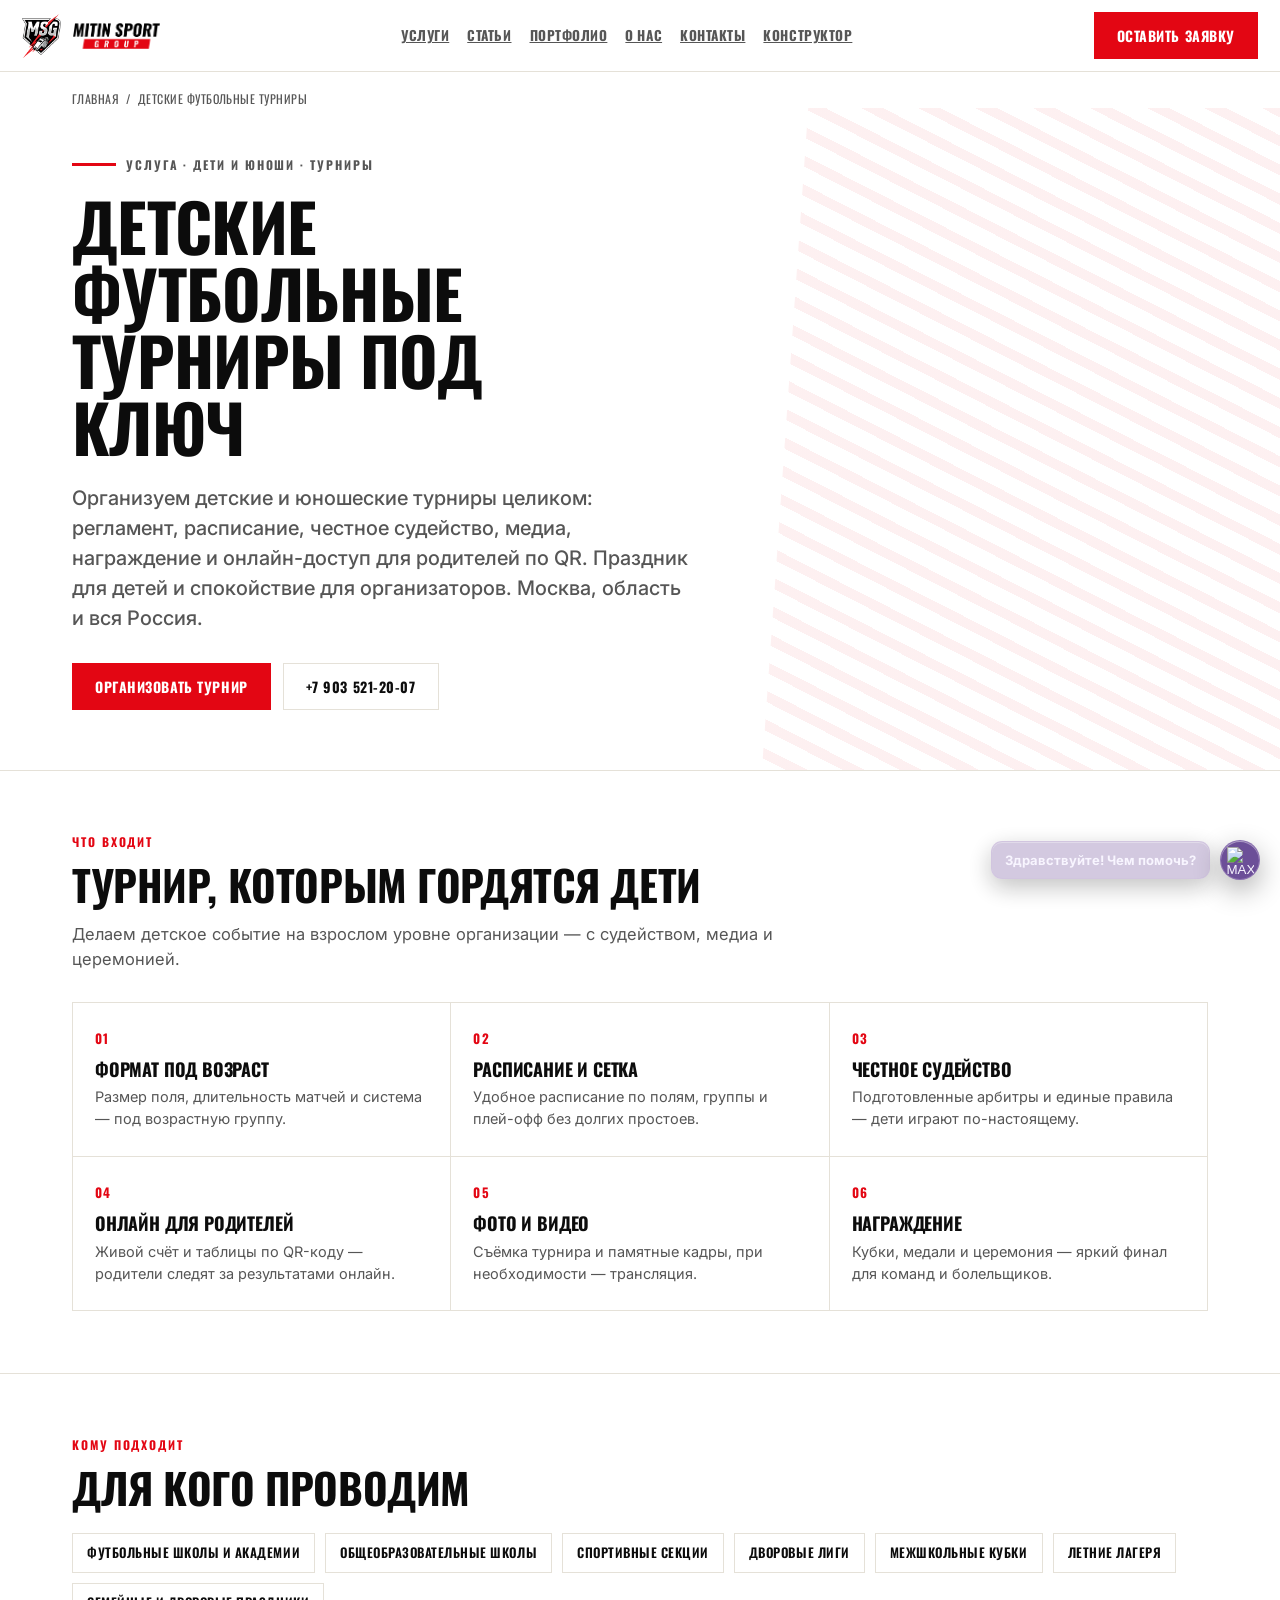
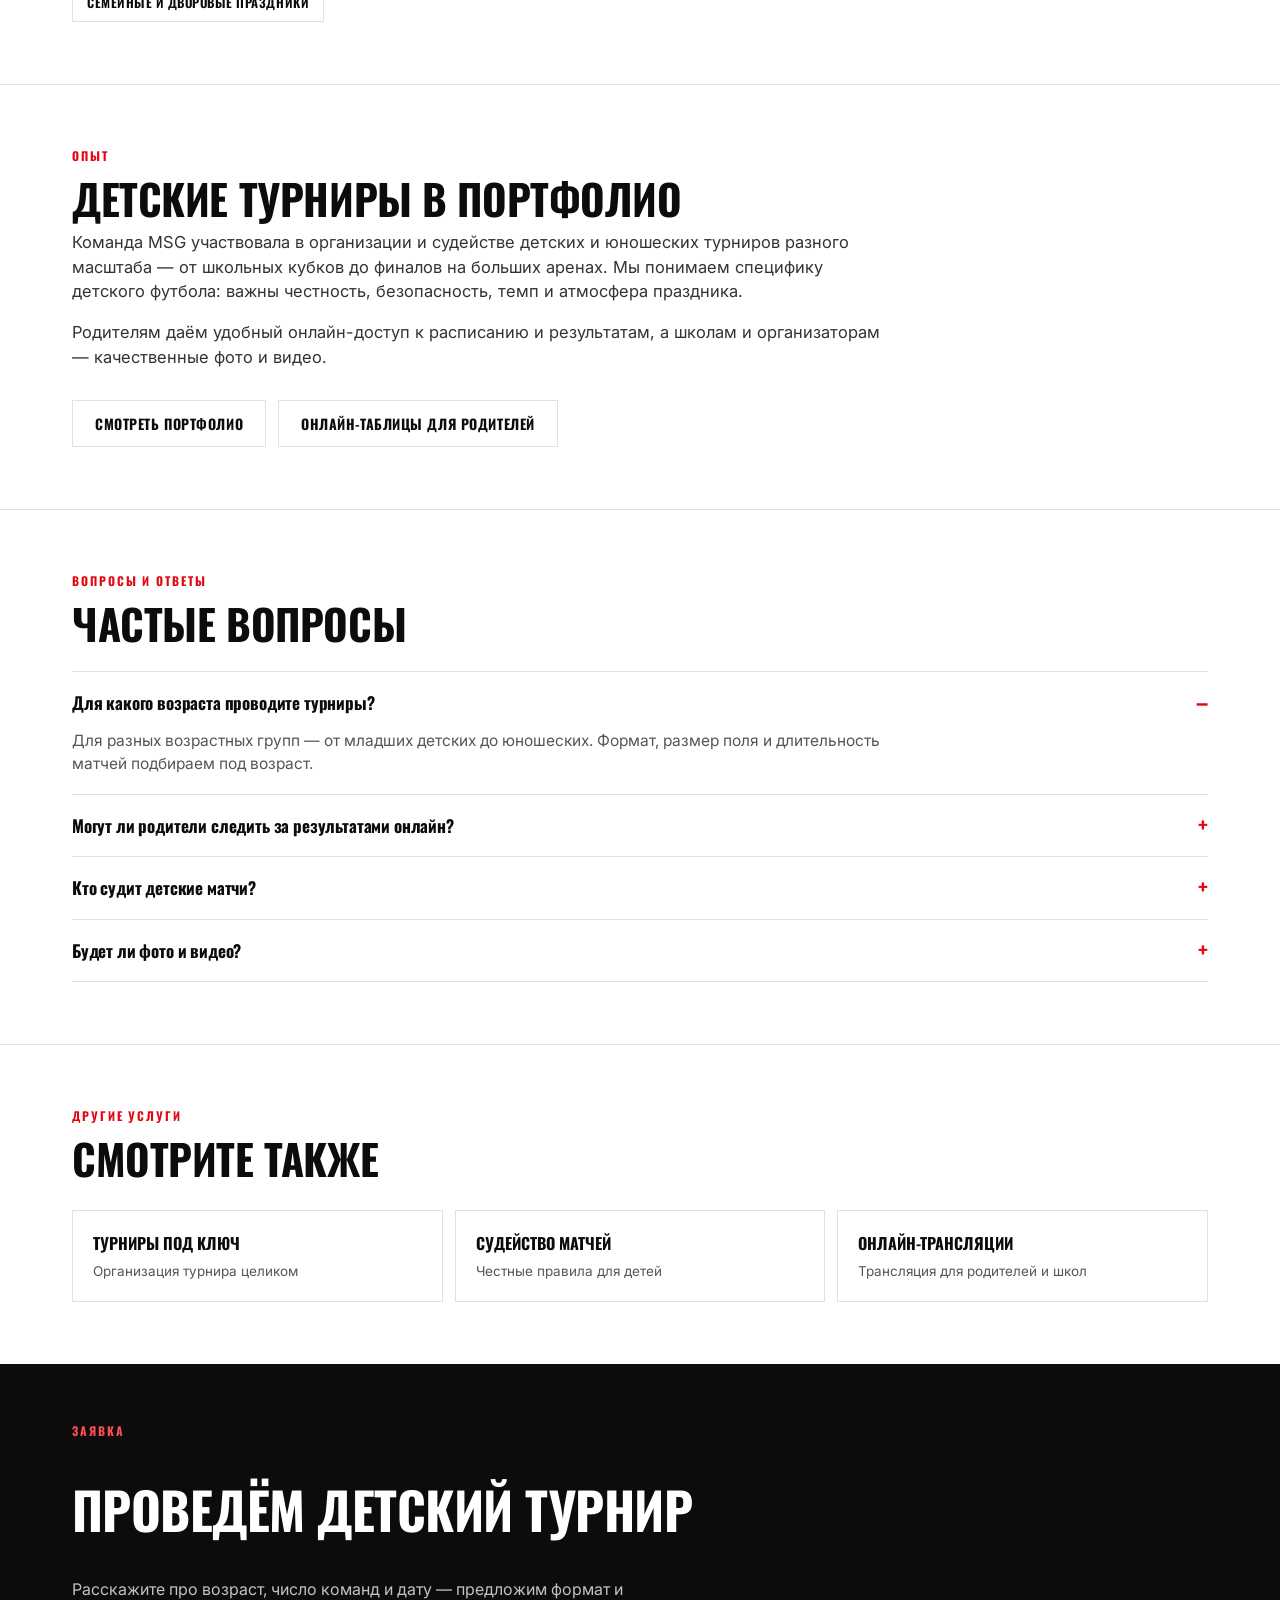
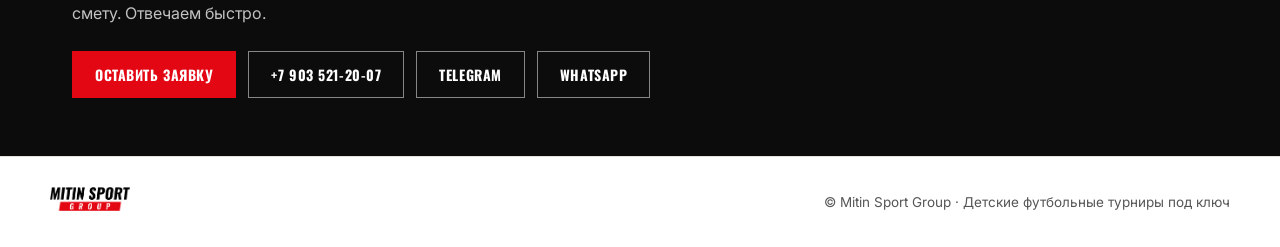
==== commit 663ebe51: "Add MAX messenger widget site-wide (external /assets/max-widget.js)" ====
--- a/detskie-futbolnye-turniry/index.html
+++ b/detskie-futbolnye-turniry/index.html
@@ -176,5 +176,6 @@
       }, true);
     })();
   </script>
+  <script src="/assets/max-widget.js" defer></script>
 </body>
 </html>
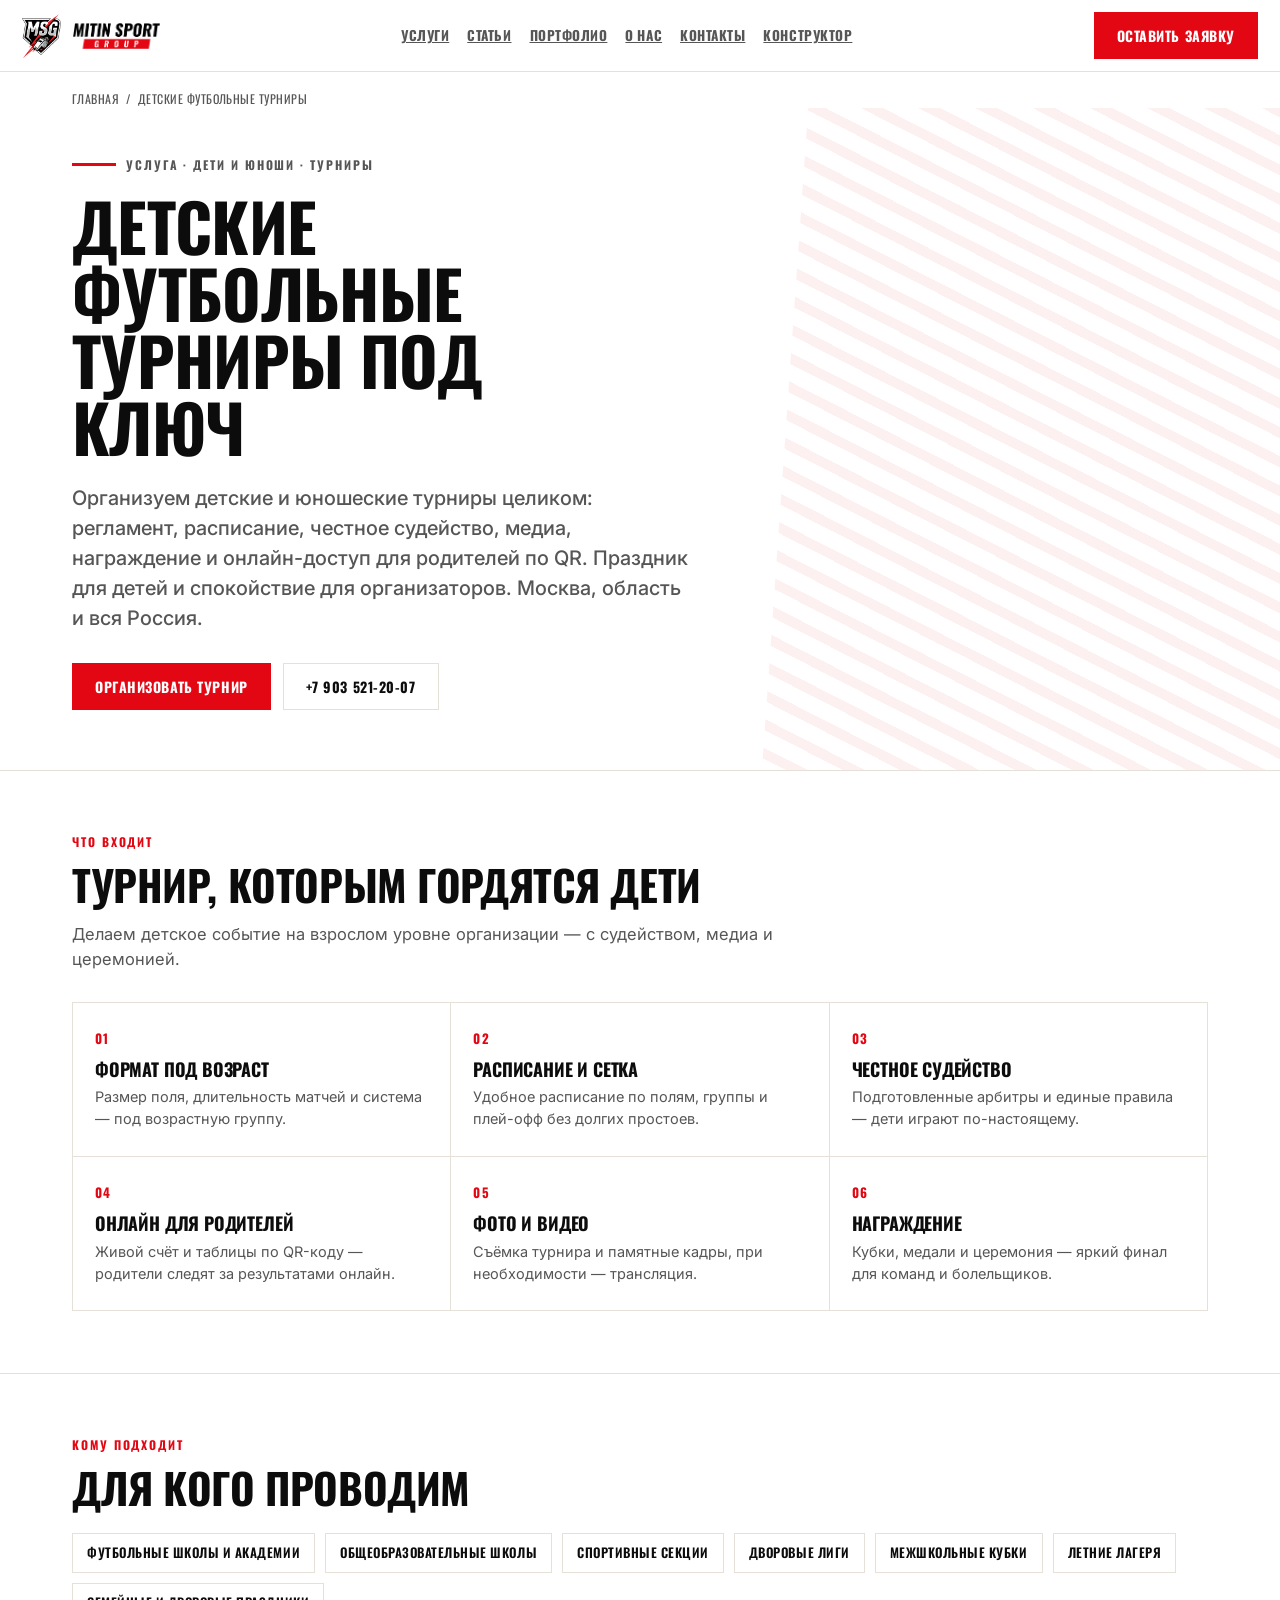
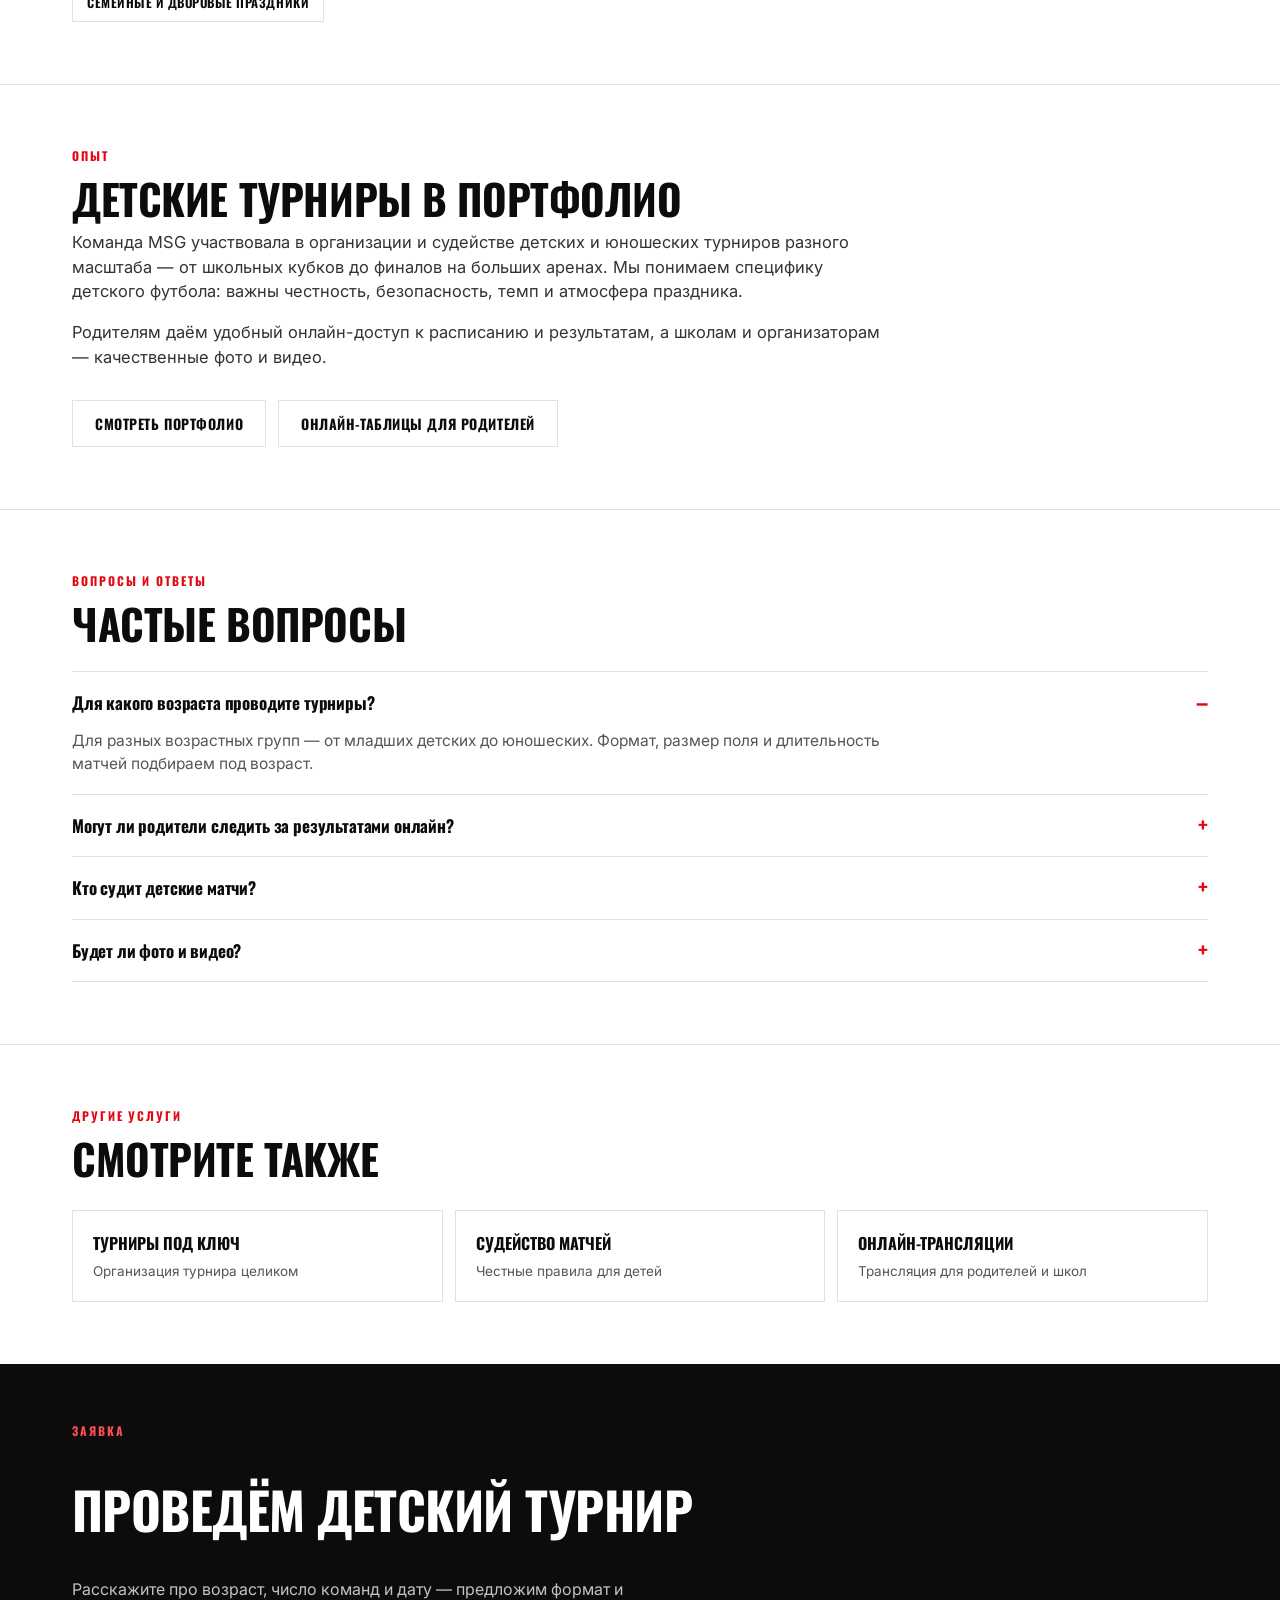
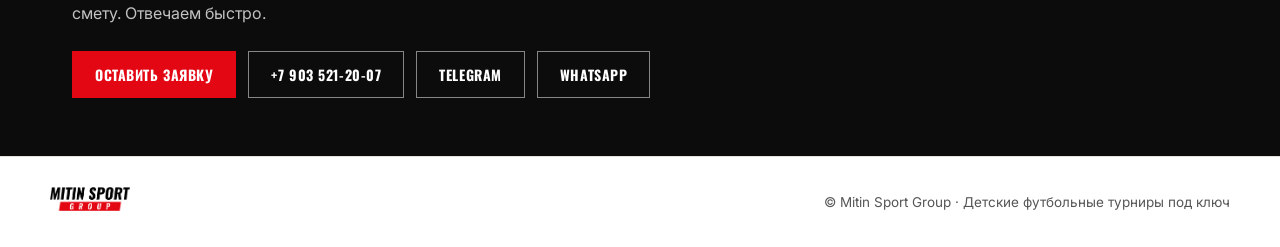
==== commit bbb203c4: "Remove MAX widget from all pages (kept /assets/max-widget.js for later)" ====
--- a/detskie-futbolnye-turniry/index.html
+++ b/detskie-futbolnye-turniry/index.html
@@ -176,6 +176,5 @@
       }, true);
     })();
   </script>
-  <script src="/assets/max-widget.js" defer></script>
 </body>
 </html>
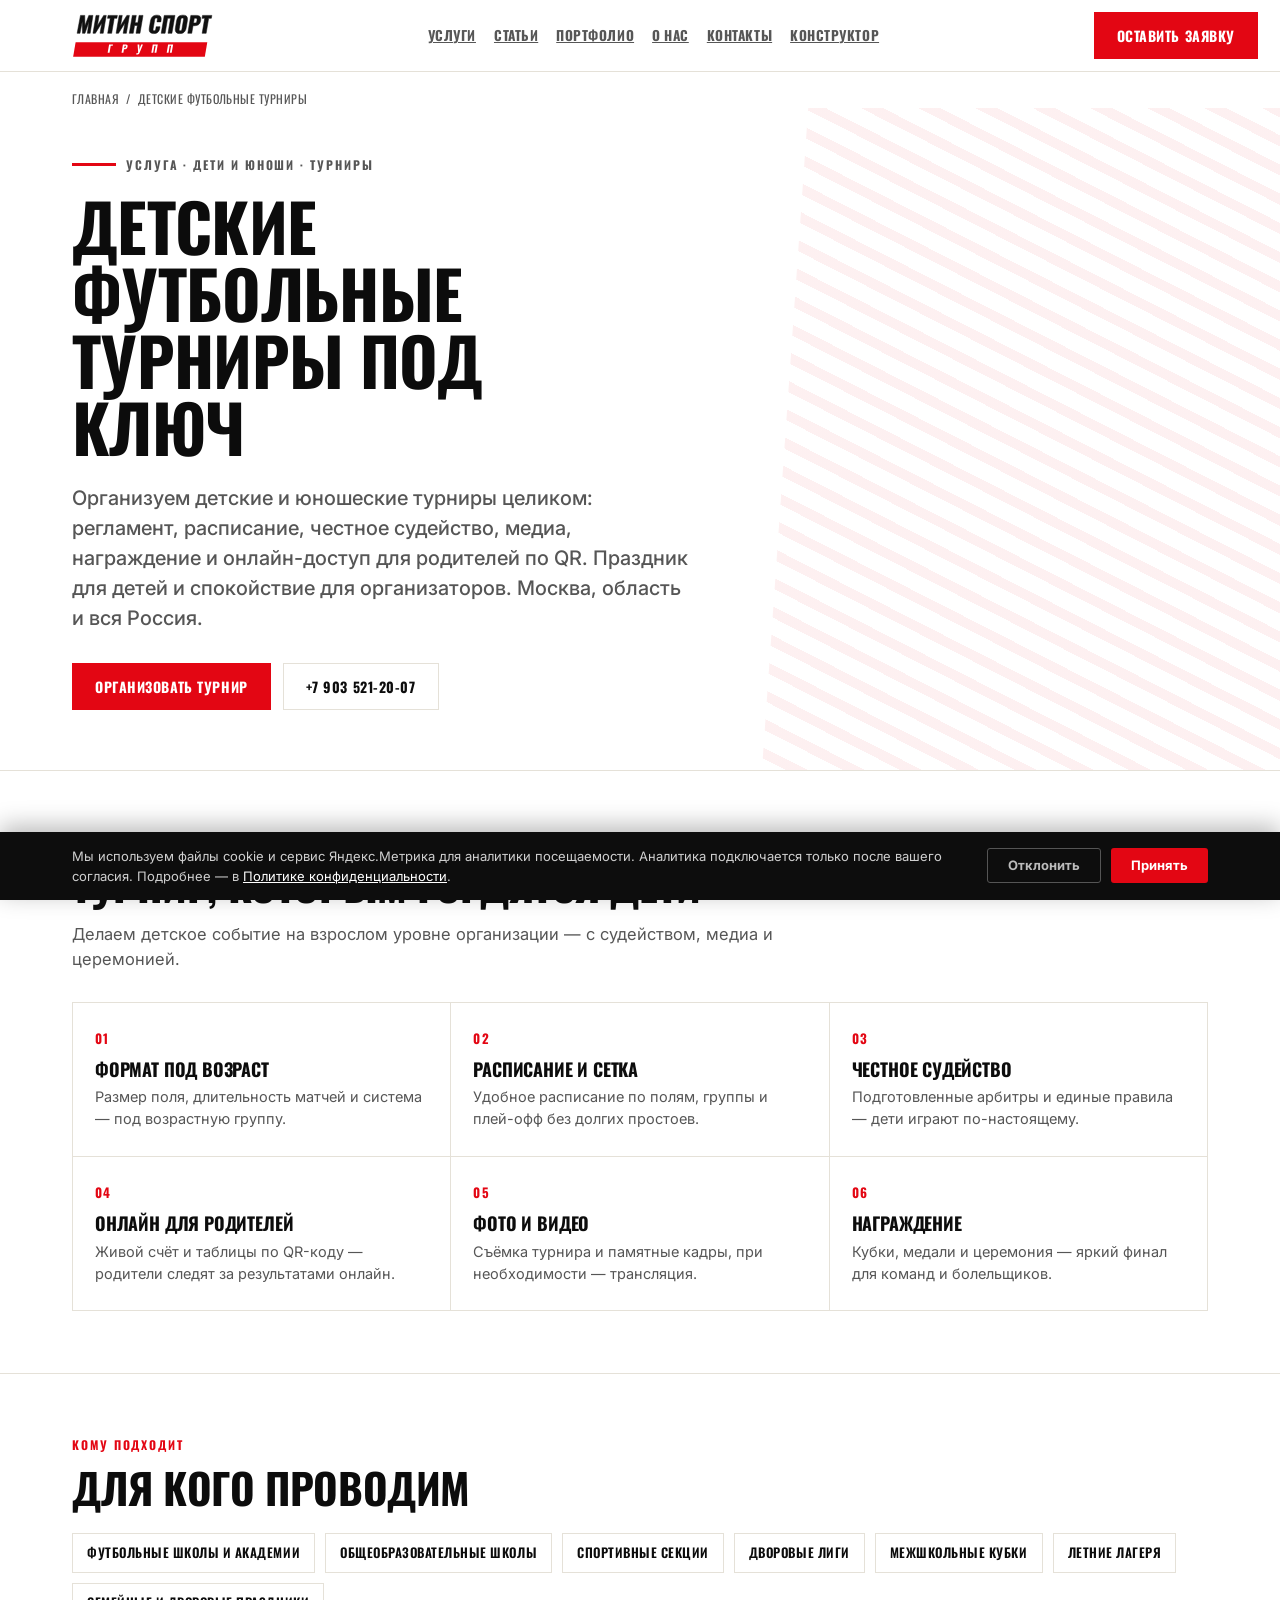
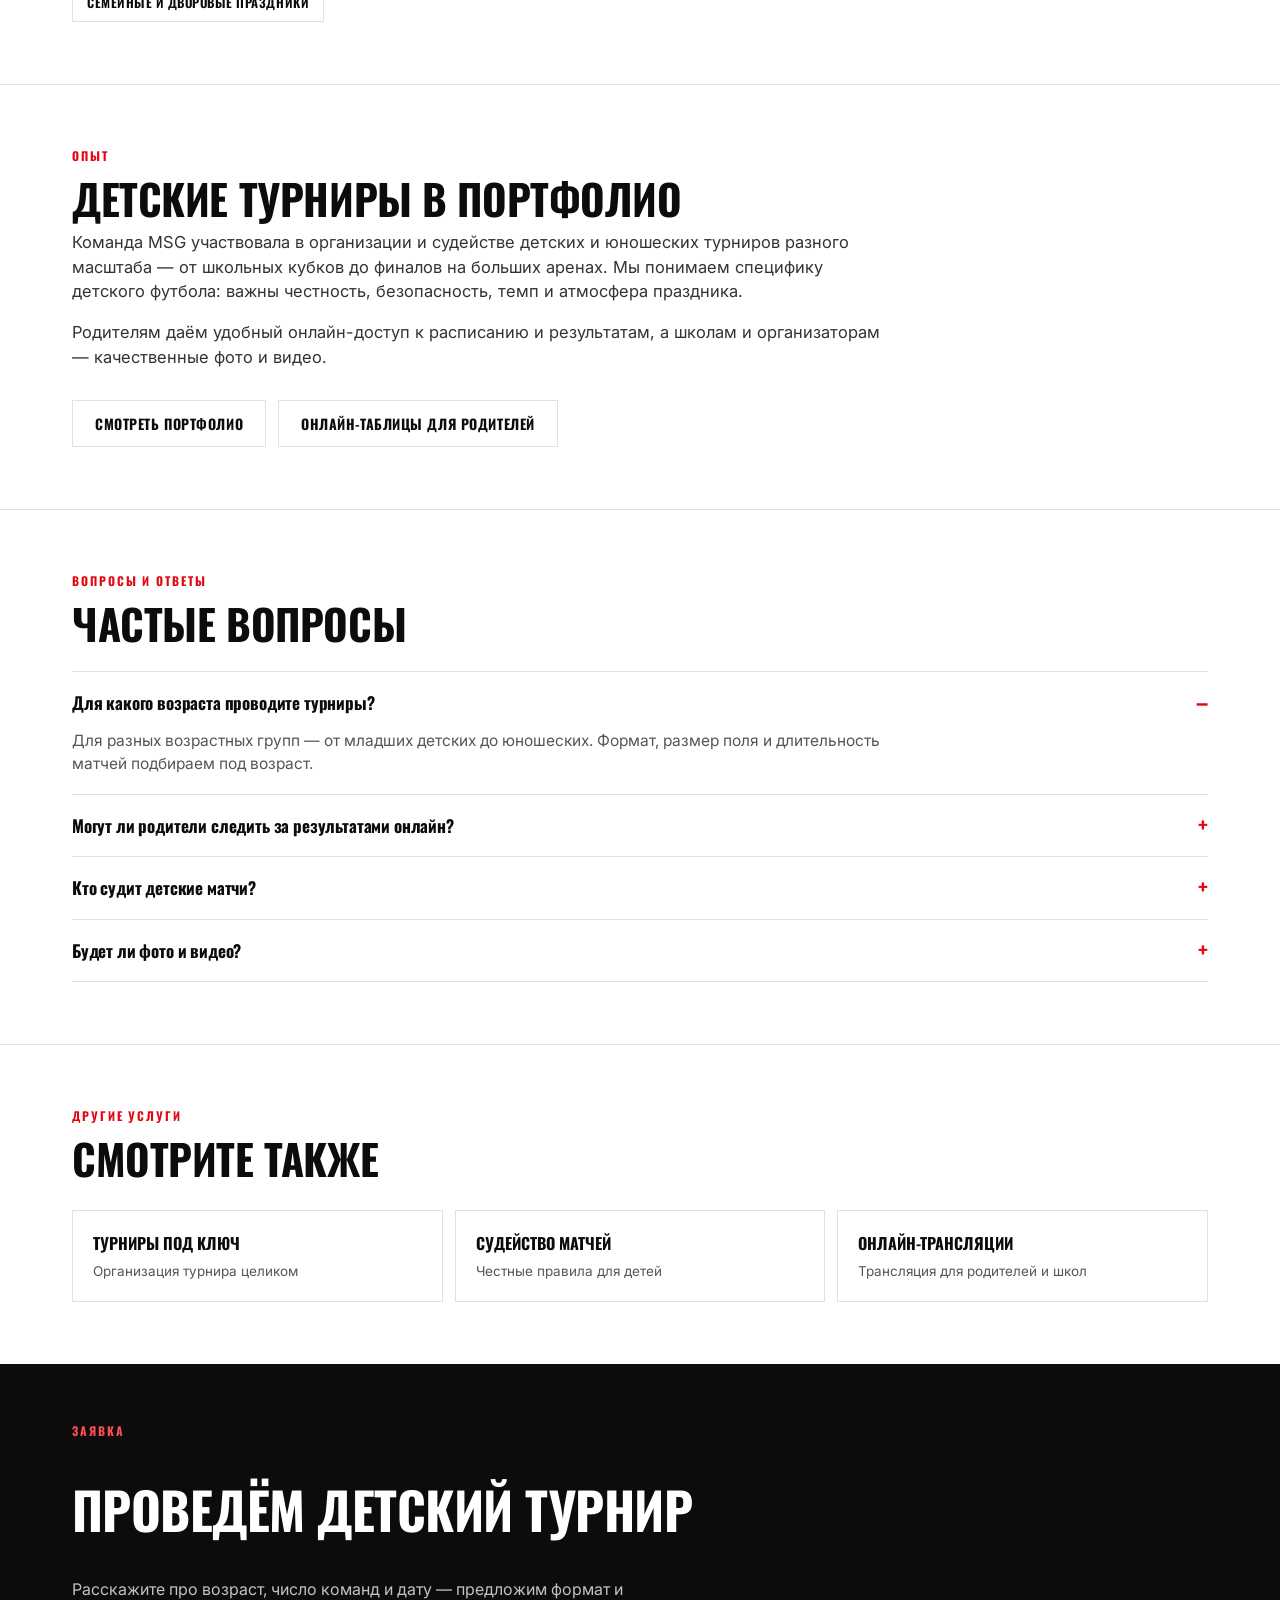
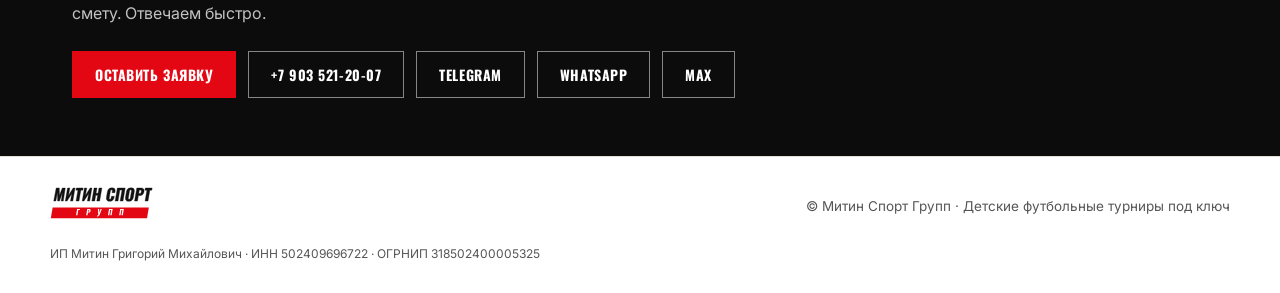
==== commit dbf2035a: "Sync working copy with live site (work from 12.07 to 04.09) Russian wordmark logo and new favicon, p" ====
--- a/detskie-futbolnye-turniry/index.html
+++ b/detskie-futbolnye-turniry/index.html
@@ -3,35 +3,17 @@
 <head>
   <meta charset="UTF-8" />
   <meta name="viewport" content="width=device-width, initial-scale=1.0" />
-  <!-- Yandex.Metrika counter -->
-  <script type="text/javascript">
-    (function(m,e,t,r,i,k,a){m[i]=m[i]||function(){(m[i].a=m[i].a||[]).push(arguments)};
-    m[i].l=1*new Date();
-    for (var j = 0; j < document.scripts.length; j++) {if (document.scripts[j].src === r) { return; }}
-    k=e.createElement(t),a=e.getElementsByTagName(t)[0],k.async=1,k.src=r,a.parentNode.insertBefore(k,a)})
-    (window, document, "script", "https://mc.yandex.ru/metrika/tag.js?id=110599203", "ym");
-    ym(110599203, "init", { ssr:true, clickmap:true, trackLinks:true, accurateTrackBounce:true, ecommerce:"dataLayer" });
-  </script>
-  <noscript><div><img src="https://mc.yandex.ru/watch/110599203" style="position:absolute; left:-9999px;" alt="" /></div></noscript>
-  <!-- /Yandex.Metrika counter -->
-  <!-- Google tag (gtag.js) -->
-  <script async src="https://www.googletagmanager.com/gtag/js?id=G-R9M8MVH5YV"></script>
-  <script>
-    window.dataLayer = window.dataLayer || [];
-    function gtag(){dataLayer.push(arguments);}
-    gtag('js', new Date());
-    gtag('config', 'G-R9M8MVH5YV');
-  </script>
-  <!-- End Google tag -->
-  <title>Детские футбольные турниры под ключ — организация и судейство | Mitin Sport Group</title>
+  <!-- Cookie consent + gated Yandex.Metrika -->
+  <script src="/assets/cookie-consent.js" defer></script>
+  <title>Детские футбольные турниры под ключ — организация и судейство | Митин Спорт Групп</title>
   <meta name="description" content="Организация детских и юношеских футбольных турниров под ключ: регламент, расписание, судейство, медиа, награждение и онлайн-доступ для родителей по QR. Москва, область и вся Россия." />
   <meta name="robots" content="index, follow" />
   <link rel="canonical" href="https://mitinsport.ru/detskie-futbolnye-turniry/" />
-  <meta property="og:title" content="Детские футбольные турниры под ключ — Mitin Sport Group" />
+  <meta property="og:title" content="Детские футбольные турниры под ключ — Митин Спорт Групп" />
   <meta property="og:description" content="Организация детских и юношеских турниров: судейство, медиа, награждение и онлайн-таблицы для родителей по ссылке или QR-коду." />
   <meta property="og:type" content="website" />
   <meta property="og:url" content="https://mitinsport.ru/detskie-futbolnye-turniry/" />
-  <meta property="og:site_name" content="Mitin Sport Group" />
+  <meta property="og:site_name" content="Митин Спорт Групп" />
   <meta property="og:image" content="https://mitinsport.ru/assets/superheroes-winners.jpg" />
   <meta property="og:locale" content="ru_RU" />
   <meta name="twitter:card" content="summary_large_image" />
@@ -43,13 +25,13 @@
   {
     "@context": "https://schema.org",
     "@graph": [
-      { "@type": "Service", "name": "Организация детских футбольных турниров", "serviceType": "Детские и юношеские турниры", "provider": { "@type": "Organization", "name": "Mitin Sport Group", "url": "https://mitinsport.ru/", "telephone": "+7-903-521-20-07" }, "areaServed": { "@type": "Country", "name": "Россия" }, "url": "https://mitinsport.ru/detskie-futbolnye-turniry/", "description": "Организация детских и юношеских футбольных турниров под ключ: регламент, судейство, медиа, награждение и онлайн-доступ для родителей." },
+      { "@type": "Service", "name": "Организация детских футбольных турниров", "serviceType": "Детские и юношеские турниры", "provider": { "@type": "Organization", "name": "Митин Спорт Групп", "url": "https://mitinsport.ru/", "telephone": "+7-903-521-20-07" }, "areaServed": { "@type": "Country", "name": "Россия" }, "url": "https://mitinsport.ru/detskie-futbolnye-turniry/", "description": "Организация детских и юношеских футбольных турниров под ключ: регламент, судейство, медиа, награждение и онлайн-доступ для родителей." },
       { "@type": "BreadcrumbList", "itemListElement": [ { "@type": "ListItem", "position": 1, "name": "Главная", "item": "https://mitinsport.ru/" }, { "@type": "ListItem", "position": 2, "name": "Детские футбольные турниры", "item": "https://mitinsport.ru/detskie-futbolnye-turniry/" } ] },
       { "@type": "FAQPage", "mainEntity": [
         { "@type": "Question", "name": "Для какого возраста проводите турниры?", "acceptedAnswer": { "@type": "Answer", "text": "Организуем турниры для разных возрастных групп — от младших детских до юношеских. Формат, размер поля и длительность матчей подбираем под возраст участников." } },
         { "@type": "Question", "name": "Могут ли родители следить за результатами онлайн?", "acceptedAnswer": { "@type": "Answer", "text": "Да. Через Конструктор турниров родители видят расписание, живой счёт и таблицы онлайн — по ссылке или QR-коду, без установки приложений." } },
         { "@type": "Question", "name": "Кто судит детские матчи?", "acceptedAnswer": { "@type": "Answer", "text": "Судейство обеспечивают подготовленные арбитры. Направление курирует Григорий Митин — действующий судья всероссийской категории, поэтому дети играют по честным правилам." } },
-        { "@type": "Question", "name": "Будет ли фото и видео с турнира?", "acceptedAnswer": { "@type": "Answer", "text": "Да, организуем фото- и видеосъёмку, при необходимости — трансляцию. Родители и школы получают качественный контент и памятные кадры." } }
+        { "@type": "Question", "name": "Будет ли фото и видео с турнира?", "acceptedAnswer": { "@type": "Answer", "text": "Да, организуем фото- и видеосъёмку, при необходимости — трансляцию. Родители и школы получают качественные материалы и памятные кадры." } }
       ] }
     ]
   }
@@ -62,7 +44,7 @@
 <body>
   <header class="site-header">
     <div class="nav">
-      <a class="brand" href="/"><img class="em" src="/assets/logo-emblem.png" alt="" aria-hidden="true" /><img class="wm" src="/assets/logo-msg.png" alt="Mitin Sport Group" /></a>
+      <a class="brand" href="/"><img class="wm" src="/assets/logo-ru.svg" alt="Митин Спорт Групп" /></a>
       <nav class="nav-links"><a href="/#services">Услуги</a><a href="/statyi/">Статьи</a><a href="/#portfolio">Портфолио</a><a href="/#about">О нас</a><a href="/#contact">Контакты</a><a href="https://mitinsport.ru/constructor/" target="_blank" rel="noopener">Конструктор</a></nav>
       <a class="btn btn-red" href="/#contact">Оставить заявку</a>
     </div>
@@ -154,12 +136,13 @@
           <a class="btn btn-ghost" href="tel:+79035212007">+7 903 521-20-07</a>
           <a class="btn btn-ghost" href="https://t.me/mitinref" target="_blank" rel="noopener">Telegram</a>
           <a class="btn btn-ghost" href="https://wa.me/79035212007" target="_blank" rel="noopener">WhatsApp</a>
+          <a class="btn btn-ghost" href="https://max.ru/u/f9LHodD0cOJxigG2ZFXCFRlha_XiLOePmWmyAnQXn7SpbkCbk9C6TY4qAB0" target="_blank" rel="noopener">MAX</a>
         </div>
       </div>
     </section>
   </main>
 
-  <footer><div class="in"><a href="/"><img src="/assets/logo-msg.png" alt="Mitin Sport Group" /></a><span>© Mitin Sport Group · Детские футбольные турниры под ключ</span></div></footer>
+  <footer><div class="in"><a href="/"><img src="/assets/logo-ru.svg" alt="Митин Спорт Групп" /></a><span>© Митин Спорт Групп · Детские футбольные турниры под ключ</span><span class="req">ИП Митин Григорий Михайлович · ИНН 502409696722 · ОГРНИП 318502400005325</span></div></footer>
 
   <script>
     (function () {
@@ -172,6 +155,7 @@
         else if (href.indexOf('mailto:') === 0) goal('email');
         else if (href.indexOf('t.me/') > -1) goal('telegram');
         else if (href.indexOf('wa.me/') > -1) goal('whatsapp');
+        else if (href.indexOf('max.ru') > -1) goal('max');
         else if (href.indexOf('/constructor') > -1) goal('constructor');
       }, true);
     })();
--- a/assets/inner.css
+++ b/assets/inner.css
@@ -115,3 +115,11 @@
 .art-card h3 { font-size: 21px; margin: 12px 0 8px; text-transform: none; letter-spacing: -.01em; line-height: 1.15; }
 .art-card p { margin: 0; color: var(--muted); font-size: 14.5px; line-height: 1.5; }
 @media (max-width: 760px){ .art-list { grid-template-columns: 1fr; } }
+
+/* Русский логотип «Митин Спорт Групп»: сдвиг к левому краю контента (1180) + размеры */
+.site-header .brand { margin-left: max(0px, calc((min(100vw, 1440px) - 1180px) / 2)); }
+.site-header .brand img.wm { height: 44px; }
+footer .in a img { height: 32px; }
+
+/* Реквизиты ИП в подвале */
+footer .in .req { flex-basis: 100%; margin-top: 6px; font-size: 12px; color: var(--muted); line-height: 1.5; }
